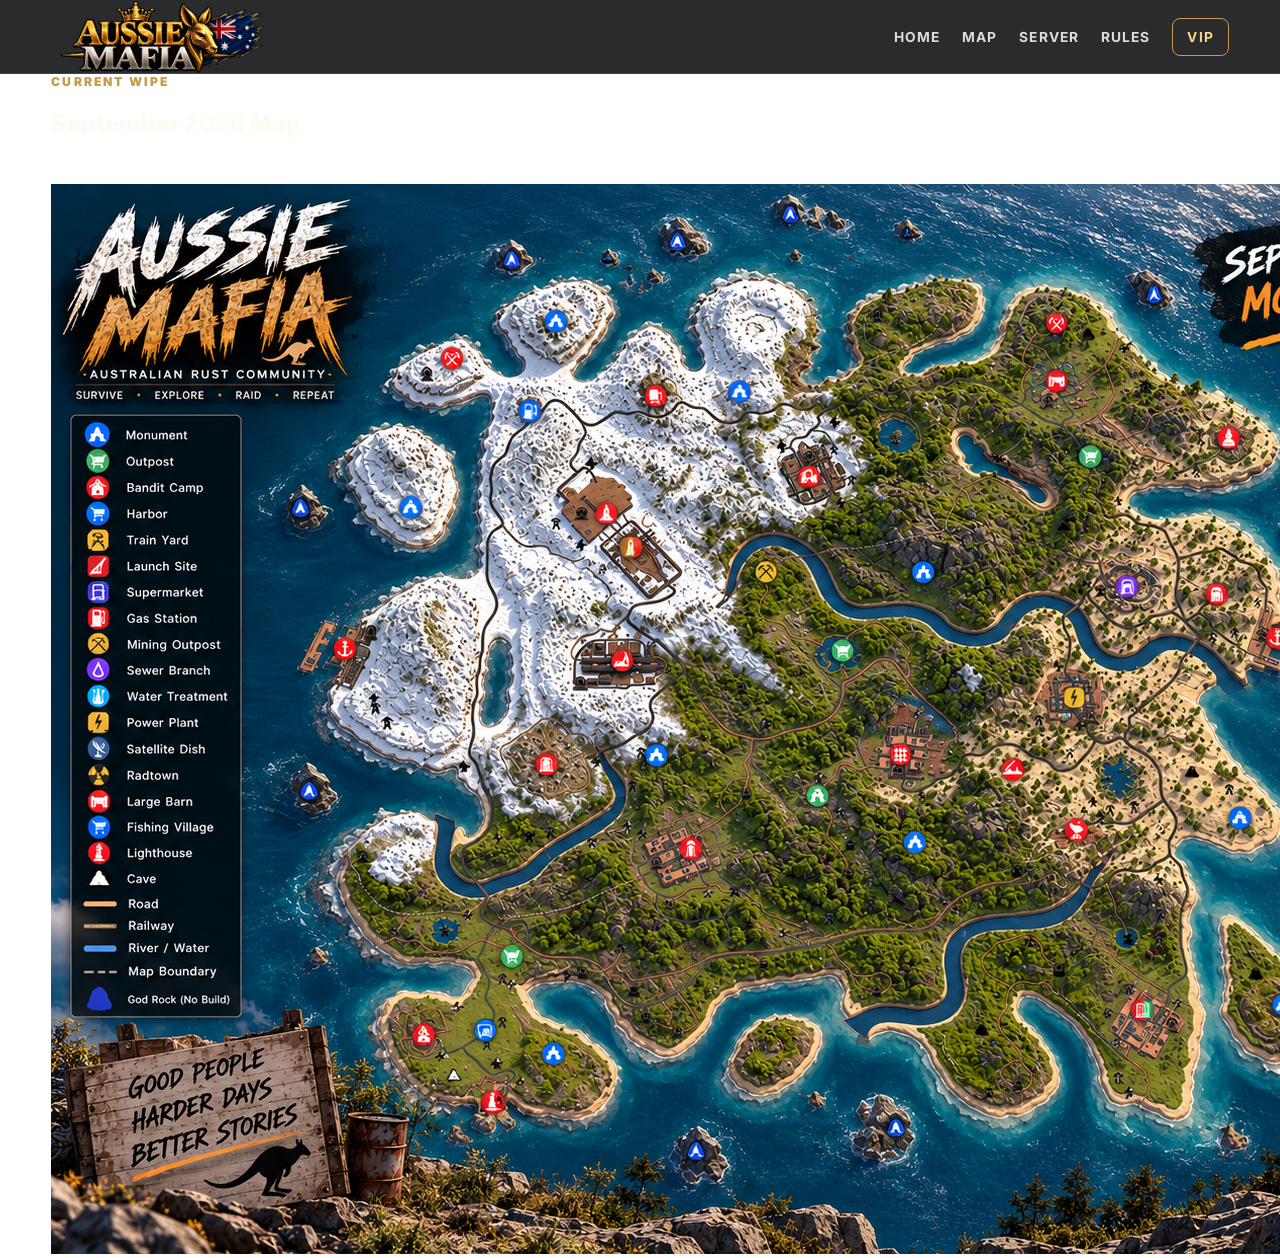
==== map.html @ 5e7e367e "Create map.html" ====
<!DOCTYPE html>
<html lang="en">
<head>
  <meta charset="UTF-8">
  <meta name="viewport" content="width=device-width, initial-scale=1.0">

  <title>Aussie Mafia Map</title>

  <link href="https://fonts.googleapis.com/css2?family=Bebas+Neue&family=Inter:wght@400;600;700;800;900&display=swap" rel="stylesheet">
  <link rel="stylesheet" href="style.css">
</head>

<body>

  <div class="video-background">
    <video autoplay muted loop playsinline>
      <source src="aussie-mafia-background.mp4" type="video/mp4">
    </video>
  </div>

  <header class="topbar">
    <div class="wrap nav">

      <div class="brand">
        <img src="aussie-mafia-logo.png.png" alt="Aussie Mafia">
      </div>

      <nav class="navlinks">
        <a href="index.html">HOME</a>
        <a href="map.html">MAP</a>
        <a href="index.html#server">SERVER</a>
        <a href="index.html#rules">RULES</a>
        <a href="vip.html" class="vip">VIP</a>
      </nav>

    </div>
  </header>

  <main class="map-page">
    <div class="wrap">

      <div class="section-head">
        <div>
          <div class="eyebrow">CURRENT WIPE</div>
          <h2>September 2026 Map</h2>
        </div>
      </div>

      <div class="map-panel">
        <img src="map.html.png" alt="Aussie Mafia September 2026 Map">
      </div>

    </div>
  </main>

</body>
</html>
---- style.css ----
:root{
  --bg:#050505;
  --panel:#0b0b0c;
  --panel2:#11100e;
  --line:#4a3a22;

  --sand:#c99a4a;
  --sand2:#f5d58a;

  --text:#fffaf0;
  --muted:#b9b0a2;
  --good:#8fd39a;

  --gold:#d6a84f;
  --gold-bright:#ffe096;
  --gold-dark:#72501f;

  --shadow:
    0 24px 70px rgba(0,0,0,.65),
    0 0 35px rgba(214,168,79,.06);
}
*{box-sizing:border-box}
html{scroll-behavior:smooth}
body{
  margin:0;
  font-family:Inter,Segoe UI,Arial,sans-serif;
  background:transparent;
    color:var(--text);
}
a{color:inherit}
.wrap{width:min(1180px,92%);margin:auto}
.topbar{
  position:sticky;top:0;z-index:50;
  backdrop-filter:blur(14px);
  background:rgba(7,9,11,.86);
  border-bottom:1px solid rgba(212,178,122,.18);
}
.nav{
  min-height:72px;display:flex;align-items:center;justify-content:space-between;gap:24px;
}
.brand{font-weight:900;letter-spacing:.18em;color:var(--sand2)}
.brand img{
  display:block;
  width:220px;
  height:auto;
}
.navlinks{display:flex;align-items:center;gap:22px;flex-wrap:wrap}
.navlinks a{text-decoration:none;color:#d9dde0;font-weight:700;font-size:.86rem;letter-spacing:.08em}
.navlinks a:hover{color:var(--sand2)}
.navlinks .vip{padding:10px 14px;border:1px solid var(--sand);border-radius:8px;color:var(--sand2)}
.hero{
  min-height:760px;
  display:flex;align-items:flex-end;
  background:
    linear-gradient(to top,rgba(7,9,11,.98) 0%,rgba(7,9,11,.70) 35%,rgba(7,9,11,.15) 72%),
    linear-gradient(to right,rgba(7,9,11,.5),rgba(7,9,11,.05)),
    url("aussie-mafia-hero-v2.png.png") center/contain no-repeat;
  border-bottom:1px solid rgba(212,178,122,.18);
}
.hero-inner{padding:120px 0 70px}
.hero-logo{
  display:block;
  width:min(700px,90%);
  height:auto;
}
.kicker{
  display:inline-flex;align-items:center;gap:10px;
  color:var(--sand2);font-weight:800;letter-spacing:.2em;font-size:.78rem;text-transform:uppercase
}
.dot{width:8px;height:8px;border-radius:999px;background:var(--good);box-shadow:0 0 16px rgba(128,201,139,.7)}
.hero h1{
  font-family:'Bebas Neue',sans-serif;
  font-size:clamp(3.4rem,7vw,6.8rem);
  line-height:.9;
  margin:18px 0 14px;
  letter-spacing:.01em;
  white-space:nowrap;
}
.hero h1 span{display:inline;color:var(--sand2)}
.hero-tagline{
  font-family:'Bebas Neue',sans-serif;
  font-size:1.35rem;
  font-weight:400;
  letter-spacing:.22em;
  color:#fff;
  margin:0 0 14px;
  text-transform:uppercase;
}
.hero p{max-width:760px;color:#e2e3df;font-size:1.08rem;line-height:1.75;text-shadow:0 2px 12px #000}
.cta{display:flex;gap:12px;flex-wrap:wrap;margin-top:28px}
.btn{
  display:inline-flex;align-items:center;justify-content:center;min-height:48px;padding:0 18px;
  border-radius:10px;text-decoration:none;font-weight:900;letter-spacing:.06em;font-size:.86rem;
  border:1px solid var(--line);background:#11171d
}
.btn.primary{
  background:linear-gradient(135deg,var(--gold-bright),var(--gold),var(--gold-dark));
  color:#090909;
  border-color:var(--gold-bright);
  box-shadow:0 8px 25px rgba(214,168,79,.20),inset 0 1px 0 rgba(255,255,255,.25);}
.btn:hover{
  transform:translateY(-2px);
  filter:brightness(1.08);
  box-shadow:0 12px 30px rgba(214,168,79,.28);
}
.section{padding:78px 0}
.section-head{display:flex;justify-content:space-between;gap:20px;align-items:end;margin-bottom:26px}
.eyebrow{color:var(--sand);text-transform:uppercase;font-weight:900;letter-spacing:.18em;font-size:.76rem}
.section h2{font-size:clamp(2rem,4vw,3.5rem);margin:.35rem 0 0}
.section-copy{color:var(--muted);max-width:620px;line-height:1.7}
.stats{
  display:grid;grid-template-columns:repeat(4,1fr);gap:14px;
}
.stat{
  position:relative;
  overflow:hidden;
  background:
    linear-gradient(145deg,rgba(255,224,150,.07),transparent 35%),
    linear-gradient(180deg,#15120d 0%,#090909 55%,#050505 100%);
  border:1px solid rgba(214,168,79,.42);
  border-radius:18px;
  padding:28px;
  box-shadow:
    0 24px 55px rgba(0,0,0,.55),
    inset 0 1px 0 rgba(255,238,190,.10),
    0 0 24px rgba(214,168,79,.05);
  transition:transform .25s ease,border-color .25s ease,box-shadow .25s ease;
}
.stat:hover{
  transform:translateY(-4px);
  border-color:rgba(255,224,150,.72);
  box-shadow:
    0 30px 70px rgba(0,0,0,.7),
    inset 0 1px 0 rgba(255,238,190,.16),
    0 0 32px rgba(214,168,79,.12);
}
.stat .big{font-size:2.2rem;font-weight:950;color:var(--sand2);letter-spacing:-.04em}
.stat .label{margin-top:6px;font-size:.8rem;letter-spacing:.12em;text-transform:uppercase;color:#c7cdd2;font-weight:800}
.stat p{color:var(--muted);line-height:1.55;margin-bottom:0}
.grid2{display:grid;grid-template-columns:1.15fr .85fr;gap:18px}
.panel{
  background:linear-gradient(180deg,rgba(17,23,29,.96),rgba(12,17,21,.96));
  border:1px solid var(--line);border-radius:14px;padding:28px;box-shadow:var(--shadow)
}
.panel h3{margin-top:0;color:var(--sand2);font-size:1.4rem}
.rows{display:grid;gap:10px;margin-top:18px}
.row{
  display:flex;justify-content:space-between;gap:18px;align-items:center;
  padding:14px 0;border-bottom:1px solid rgba(255,255,255,.06)
}
.row:last-child{border-bottom:none}
.row span:first-child{color:var(--muted)}
.row strong{color:#fff}
.rulelist{display:grid;gap:10px;margin:0;padding:0;list-style:none}
.rulelist li{
  padding:14px 16px;border:1px solid rgba(255,255,255,.07);border-radius:10px;
  background:#0a0e12;color:#d7dadd
}
.rulelist li b{color:var(--sand2)}
.vip-strip{
  position:relative;overflow:hidden;
  background:
    linear-gradient(120deg,rgba(212,178,122,.16),rgba(212,178,122,.02)),
    #0c1115;
  border:1px solid rgba(212,178,122,.35);border-radius:18px;padding:34px
}
.vip-strip h3{font-size:2rem;margin:0 0 8px;color:var(--sand2)}
.vip-strip p{color:var(--muted);max-width:740px;line-height:1.7}
.footer{padding:38px 0 55px;border-top:1px solid rgba(255,255,255,.07);color:#7f8991}
.footer strong{color:var(--sand2);letter-spacing:.18em}
.badge{
  display:inline-block;padding:7px 10px;border-radius:999px;
  background:rgba(128,201,139,.12);border:1px solid rgba(128,201,139,.25);
  color:#9ee4a8;font-size:.78rem;font-weight:900;letter-spacing:.08em
}
.hero-small{
  min-height:420px;display:flex;align-items:flex-end;
  background:
    linear-gradient(to top,rgba(7,9,11,.98),rgba(7,9,11,.35)),
    url("vip-banner.png.png") center/cover no-repeat;
}
.hero-small .hero-inner{padding:120px 0 55px}
.hero-small h1{font-size:clamp(3rem,8vw,6.5rem);margin:12px 0;color:var(--sand2)}
.vipcards{display:grid;grid-template-columns:repeat(3,1fr);gap:16px}
.vipcard{padding:26px;border-radius:14px;background:#0d1318;border:1px solid var(--line)}
.vipcard h3{color:var(--sand2);margin-top:0}
.vipcard p{color:var(--muted);line-height:1.65}
.notice{padding:18px 20px;border-left:3px solid var(--sand);background:#0c1115;color:#c8ced3;line-height:1.65}
@media(max-width:900px){
  .stats{grid-template-columns:repeat(2,1fr)}
  .grid2,.vipcards{grid-template-columns:1fr}
  .navlinks{gap:12px}.navlinks a{font-size:.75rem}
}
@media(max-width:620px){
  .navlinks a:not(.vip){display:none}
  .stats{grid-template-columns:1fr}
  .hero{min-height:650px;background-position:58% center}
  .hero-inner{padding-bottom:45px}
  .section{padding:58px 0}
}
.video-background{
  position:fixed;
  inset:0;
  z-index:0;
  overflow:hidden;
  pointer-events:none;
}

.video-background video{
  width:100%;
  height:100%;
  object-fit:cover;
}

body > *:not(.video-background){
  position:relative;
  z-index:1;
}
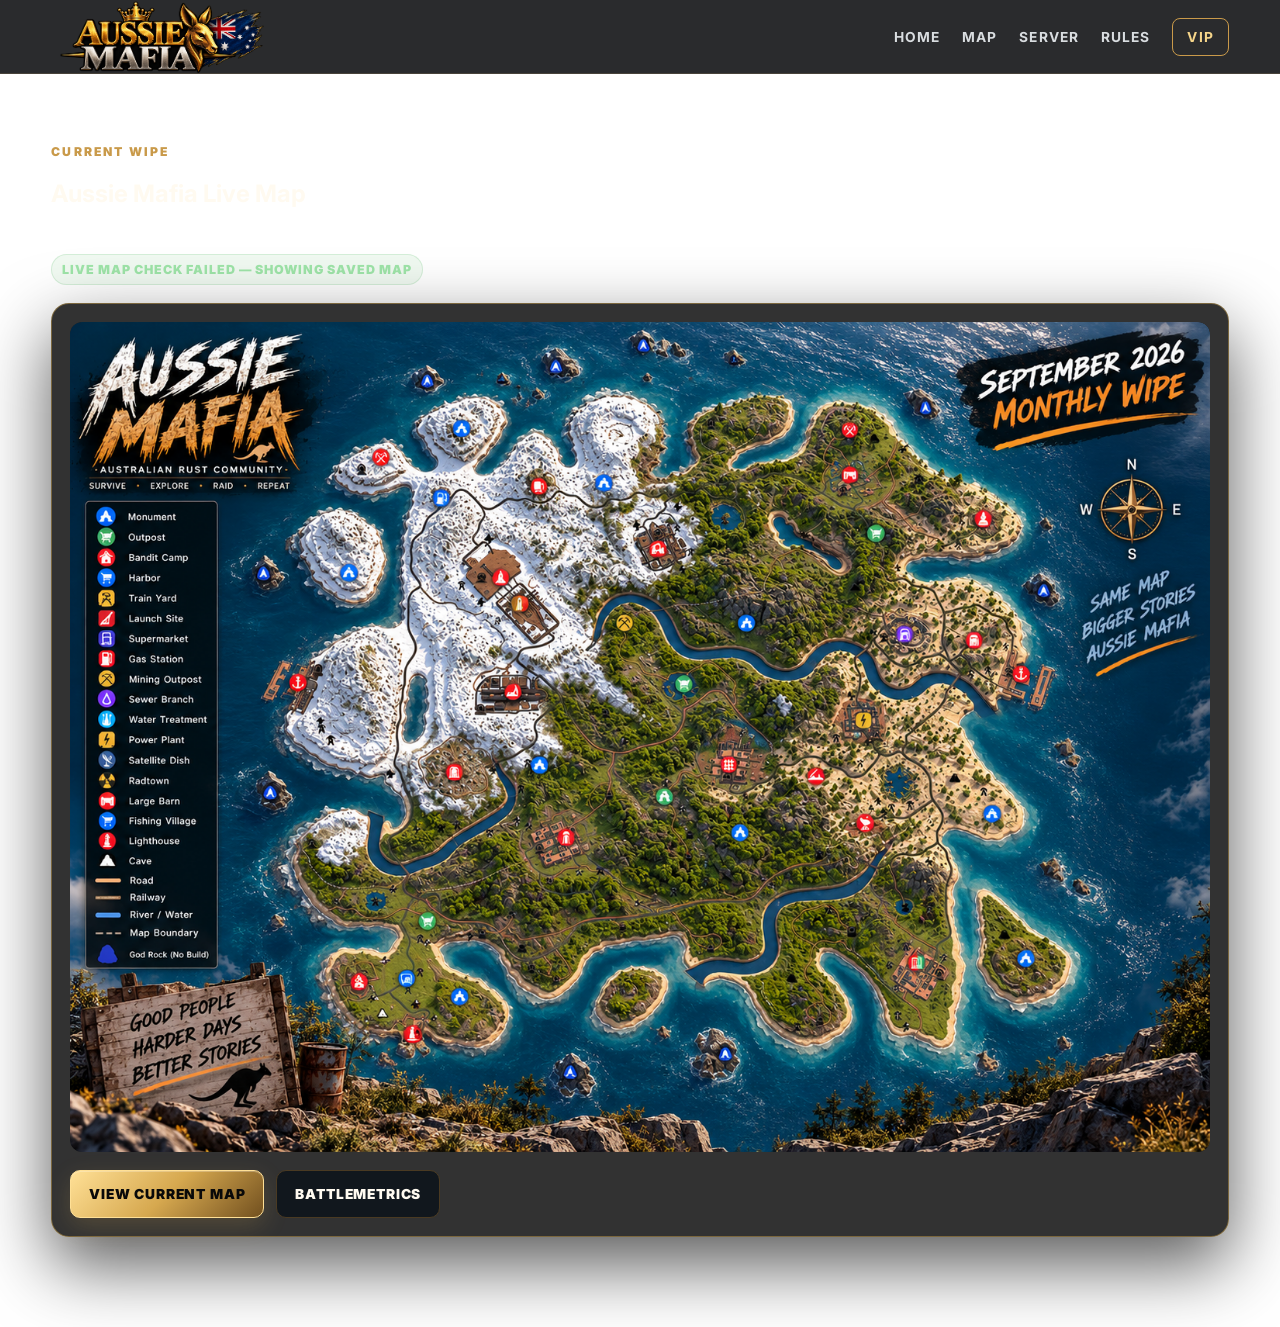
==== commit 14f2906a: "Add files via upload" ====
--- a/map.html
+++ b/map.html
@@ -8,6 +8,65 @@
 
   <link href="https://fonts.googleapis.com/css2?family=Bebas+Neue&family=Inter:wght@400;600;700;800;900&display=swap" rel="stylesheet">
   <link rel="stylesheet" href="style.css">
+
+  <style>
+    .map-live-info {
+      display: flex;
+      flex-wrap: wrap;
+      gap: 12px;
+      margin: 0 0 18px;
+    }
+
+    .map-live-info .badge {
+      display: inline-flex;
+      align-items: center;
+      gap: 6px;
+    }
+
+    .map-frame-wrap {
+      position: relative;
+      width: 100%;
+      min-height: 720px;
+      overflow: hidden;
+      border-radius: 12px;
+      background: rgba(0,0,0,.35);
+    }
+
+    .map-frame {
+      display: block;
+      width: 100%;
+      height: 78vh;
+      min-height: 720px;
+      border: 0;
+      background: #111;
+    }
+
+    .map-loading {
+      padding: 34px 20px;
+      text-align: center;
+    }
+
+    .map-actions {
+      margin-top: 18px;
+      display: flex;
+      flex-wrap: wrap;
+      gap: 12px;
+    }
+
+    .map-fallback {
+      width: 100%;
+      height: auto;
+      display: block;
+    }
+
+    @media (max-width: 800px) {
+      .map-frame-wrap,
+      .map-frame {
+        min-height: 560px;
+        height: 70vh;
+      }
+    }
+  </style>
 </head>
 
 <body>
@@ -42,16 +101,101 @@
       <div class="section-head">
         <div>
           <div class="eyebrow">CURRENT WIPE</div>
-          <h2>September 2026 Map</h2>
+          <h2 id="map-title">Aussie Mafia Live Map</h2>
         </div>
       </div>
 
+      <div class="map-live-info">
+        <span class="badge" id="map-status">CHECKING CURRENT MAP...</span>
+        <span class="badge" id="map-size" style="display:none"></span>
+        <span class="badge" id="map-seed" style="display:none"></span>
+      </div>
+
       <div class="map-panel">
-        <img src="map.html.png" alt="Aussie Mafia September 2026 Map">
+        <div class="map-frame-wrap" id="map-container">
+          <div class="map-loading" id="map-loading">
+            Loading the current Aussie Mafia map from the live server information...
+          </div>
+        </div>
+
+        <div class="map-actions">
+          <a class="btn primary" id="open-rustmaps" href="https://www.battlemetrics.com/servers/rust/40453506" target="_blank" rel="noopener noreferrer">
+            VIEW CURRENT MAP
+          </a>
+          <a class="btn" href="https://www.battlemetrics.com/servers/rust/40453506" target="_blank" rel="noopener noreferrer">
+            BATTLEMETRICS
+          </a>
+        </div>
       </div>
 
     </div>
   </main>
 
+  <script>
+    // Aussie Mafia BattleMetrics server ID.
+    // BattleMetrics reports the current Rust world seed and world size.
+    const BATTLEMETRICS_SERVER_ID = '40453506';
+    const BATTLEMETRICS_API = `https://api.battlemetrics.com/servers/${BATTLEMETRICS_SERVER_ID}`;
+
+    const statusEl = document.getElementById('map-status');
+    const sizeEl = document.getElementById('map-size');
+    const seedEl = document.getElementById('map-seed');
+    const titleEl = document.getElementById('map-title');
+    const container = document.getElementById('map-container');
+    const openMapButton = document.getElementById('open-rustmaps');
+
+    function showFallback(message) {
+      statusEl.textContent = message || 'LIVE MAP UNAVAILABLE — SHOWING SAVED MAP';
+      container.innerHTML = '<img class="map-fallback" src="map.html.png" alt="Aussie Mafia saved map">';
+    }
+
+    async function loadCurrentMap() {
+      try {
+        const response = await fetch(BATTLEMETRICS_API, { cache: 'no-store' });
+        if (!response.ok) throw new Error(`BattleMetrics returned ${response.status}`);
+
+        const payload = await response.json();
+        const attributes = payload?.data?.attributes || {};
+        const details = attributes.details || {};
+
+        const seed = Number(details.rust_world_seed);
+        const size = Number(details.rust_world_size);
+
+        if (!Number.isFinite(seed) || !Number.isFinite(size) || seed < 0 || size <= 0) {
+          throw new Error('Current seed or world size was not available');
+        }
+
+        const rustMapsUrl = `https://rustmaps.com/map/${size}_${seed}`;
+
+        titleEl.textContent = 'Current Aussie Mafia Map';
+        statusEl.textContent = attributes.status === 'online' ? 'LIVE SERVER DATA' : 'CURRENT SERVER DATA';
+        sizeEl.textContent = `SIZE ${size}`;
+        seedEl.textContent = `SEED ${seed}`;
+        sizeEl.style.display = 'inline-flex';
+        seedEl.style.display = 'inline-flex';
+        openMapButton.href = rustMapsUrl;
+
+        // The page automatically follows the seed/size reported by BattleMetrics.
+        // RustMaps is loaded inside the existing MAP page. If RustMaps prevents
+        // embedding in a browser, the VIEW CURRENT MAP button still opens the
+        // correct live map directly in a new tab.
+        container.innerHTML = `
+          <iframe
+            class="map-frame"
+            src="${rustMapsUrl}"
+            title="Aussie Mafia current Rust map"
+            loading="eager"
+            referrerpolicy="no-referrer-when-downgrade">
+          </iframe>`;
+
+      } catch (error) {
+        console.error('Could not load live map information:', error);
+        showFallback('LIVE MAP CHECK FAILED — SHOWING SAVED MAP');
+      }
+    }
+
+    loadCurrentMap();
+  </script>
+
 </body>
 </html>
--- a/style.css
+++ b/style.css
@@ -217,4 +217,50 @@
   position:relative;
   z-index:1;
 }
-
+.map-page{
+  padding:70px 0 90px;
+}
+
+.map-panel{
+  background:rgba(5,5,5,.82);
+  border:1px solid rgba(214,168,79,.45);
+  border-radius:18px;
+  padding:18px;
+  box-shadow:0 28px 70px rgba(0,0,0,.65);
+  backdrop-filter:blur(8px);
+}
+
+.map-panel img{
+  display:block;
+  width:100%;
+  height:auto;
+  border-radius:12px;
+}
+.map-btn{
+  background:rgba(5,5,5,.72);
+  border:1px solid var(--sand);
+  gap:10px;
+}
+
+.map-icon{
+  font-size:1.5rem;
+  line-height:1;
+  color:#fff;
+}
+.website-visits{
+  display:inline-flex;
+  align-items:center;
+  gap:8px;
+  min-height:48px;
+  padding:0 16px;
+  border:1px solid var(--sand);
+  border-radius:10px;
+  background:rgba(5,5,5,.72);
+  color:var(--sand2);
+  font-weight:900;
+  letter-spacing:.05em;
+  font-size:.86rem;
+}
+.website-visits strong{
+  color:#fff;
+}
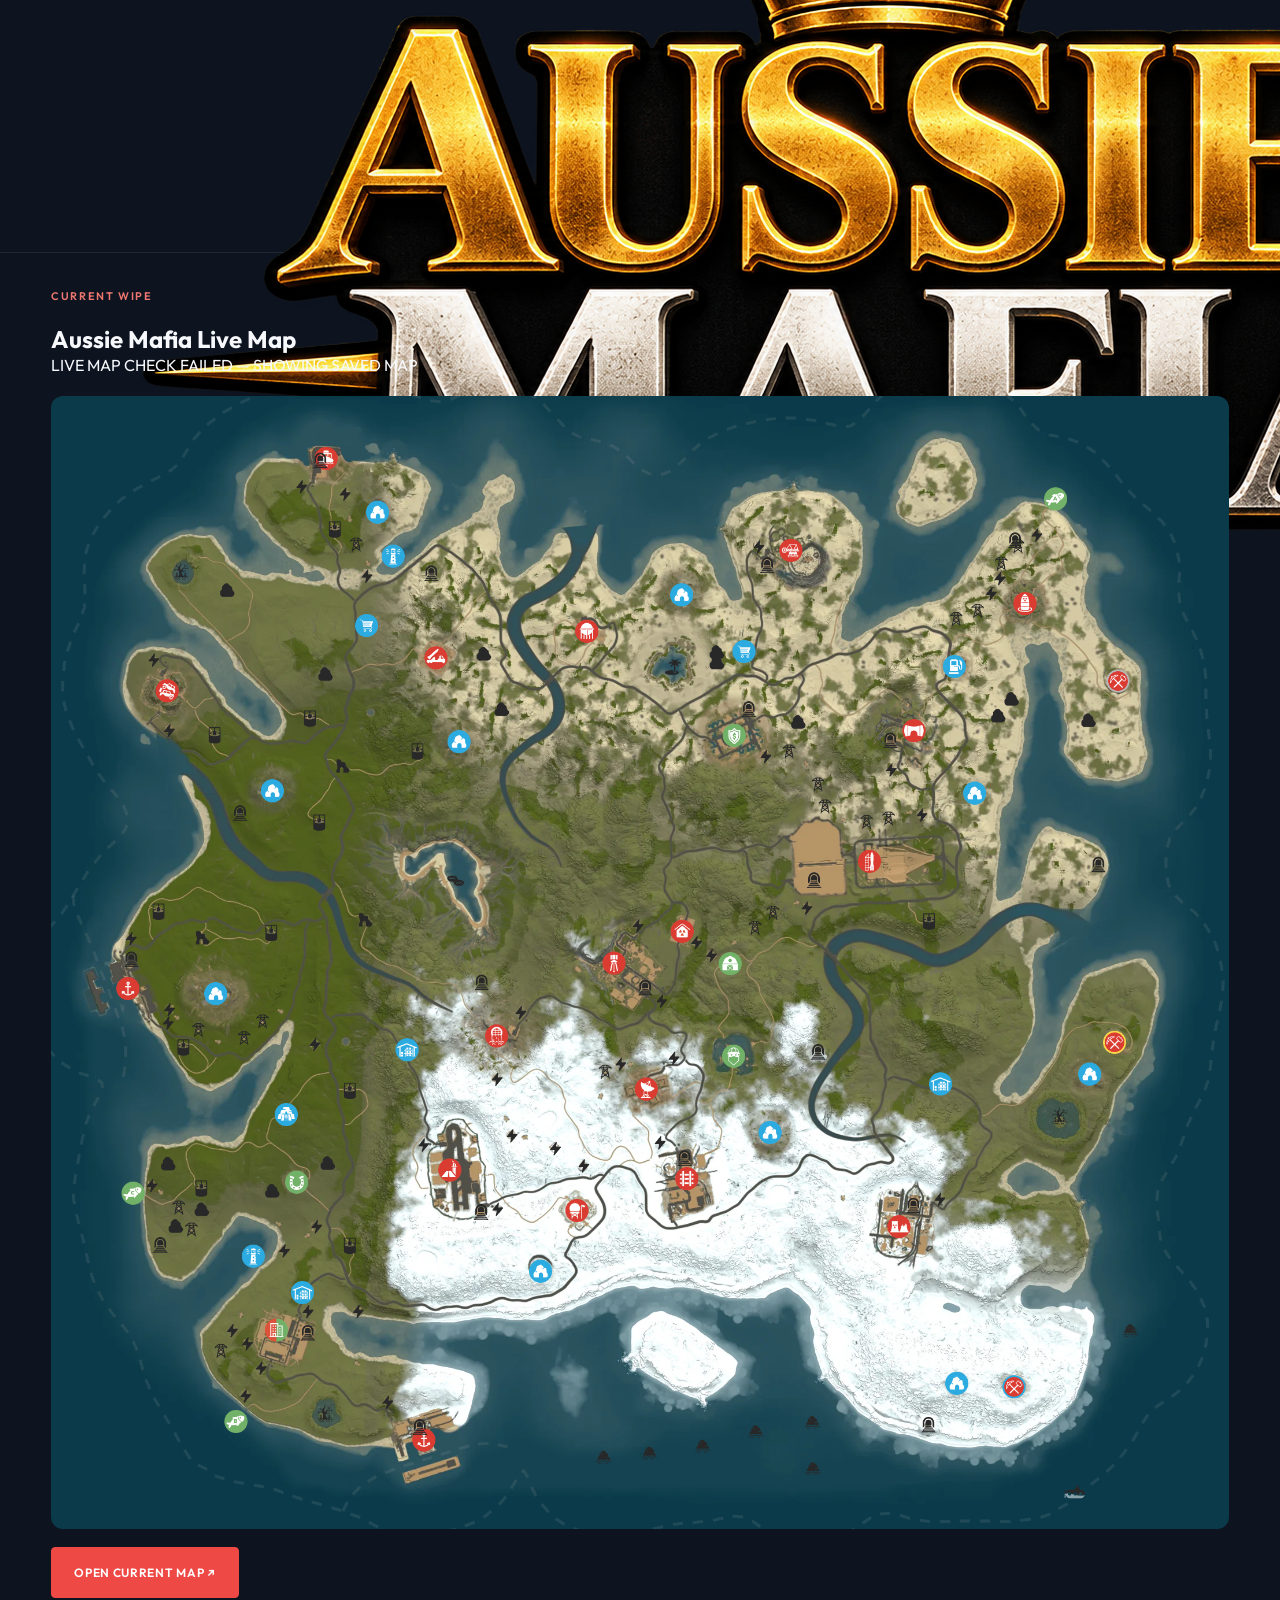
==== commit 4d177e32: "Polish automatic live map page" ====
--- a/map.html
+++ b/map.html
@@ -4,7 +4,7 @@
   <meta charset="UTF-8">
   <meta name="viewport" content="width=device-width, initial-scale=1.0">
 
-  <title>Aussie Mafia Map</title>
+  <title>Aussie Mafia | Live Map</title>
 
   <link href="https://fonts.googleapis.com/css2?family=Bebas+Neue&family=Inter:wght@400;600;700;800;900&display=swap" rel="stylesheet">
   <link rel="stylesheet" href="style.css">
@@ -120,10 +120,7 @@
 
         <div class="map-actions">
           <a class="btn primary" id="open-rustmaps" href="https://www.battlemetrics.com/servers/rust/40453506" target="_blank" rel="noopener noreferrer">
-            VIEW CURRENT MAP
-          </a>
-          <a class="btn" href="https://www.battlemetrics.com/servers/rust/40453506" target="_blank" rel="noopener noreferrer">
-            BATTLEMETRICS
+            OPEN CURRENT MAP ↗
           </a>
         </div>
       </div>
@@ -146,7 +143,7 @@
 
     function showFallback(message) {
       statusEl.textContent = message || 'LIVE MAP UNAVAILABLE — SHOWING SAVED MAP';
-      container.innerHTML = '<img class="map-fallback" src="map.html.png" alt="Aussie Mafia saved map">';
+      container.innerHTML = '<img class="map-fallback" src="map.png" alt="Aussie Mafia saved map">';
     }
 
     async function loadCurrentMap() {
--- a/style.css
+++ b/style.css
@@ -1,266 +1,142 @@
+@import url('https://fonts.googleapis.com/css2?family=Barlow+Condensed:wght@600;700;800&family=Outfit:wght@400;500;600;700;800&display=swap');
+:root{--bg:#0d1420;--panel:#151f2c;--red:#ee4945;--line:#ffffff16;--muted:#a6b2c2;--white:#f6f8fb;--sidebar:245px}*{box-sizing:border-box}html{scroll-behavior:smooth}body{margin:0;color:var(--white);background:var(--bg);font:16px/1.6 Outfit,Arial,sans-serif}button,a,summary{-webkit-tap-highlight-color:transparent}a{color:inherit;text-decoration:none}button{font:inherit;color:inherit;cursor:pointer}button:disabled{opacity:.4;cursor:default}a:focus-visible,button:focus-visible,summary:focus-visible,[tabindex]:focus-visible{outline:2px solid #ee4945;outline-offset:4px}[hidden]{display:none!important}h1,h2,h3,p{margin:0}h1,h2,h3{line-height:1.06}p{color:var(--muted)}em{font-style:normal;color:#ee6761}#worldVideo{position:fixed;inset:0;width:100%;height:100%;object-fit:cover;z-index:-3}.world-shade{position:fixed;inset:0;background:linear-gradient(90deg,#0d1420bb,#0d142044),linear-gradient(0deg,#0d1420 1%,#0d1420a6 50%,#0d14202e);z-index:-2}.sidebar{position:fixed;inset:0 auto 0 0;width:var(--sidebar);background:#0d1523ec;border-right:1px solid #ffffff14;backdrop-filter:blur(20px);padding:28px 18px;display:flex;flex-direction:column;z-index:8}.identity{display:block;margin:0 -5px 32px}.identity img{display:block;width:100%;height:125px;object-fit:contain}.sidebar-heading{font-size:10px;letter-spacing:1.6px;color:#7e8a9f;padding:0 17px;margin-bottom:16px}.sidebar nav{display:flex;flex-direction:column;gap:7px}.sidebar nav a{display:flex;align-items:center;gap:14px;padding:13px 17px;border:1px solid transparent;border-radius:6px;font-size:15px;color:#a9b6c8;transition:.2s}.sidebar nav a>span{width:20px;font-size:22px;line-height:1;color:#7d8ea6}.sidebar nav a:hover{background:#ffffff08;color:white}.sidebar nav a.active{background:linear-gradient(90deg,#ed494527,#ed49450a);border-color:#ed494539;color:white;box-shadow:inset 3px 0 var(--red)}.sidebar nav a.active>span{color:var(--red)}.sidebar nav b{margin-left:auto;font-size:10px;background:#ed4945;color:white;padding:1px 6px;border-radius:3px}.sidebar-bottom{margin-top:auto;padding:35px 15px 0}.country{display:flex;gap:10px;align-items:center;font-size:12px;margin-bottom:20px}.country>span{border:1px solid #71849e55;padding:5px 7px;border-radius:4px;font-size:12px;color:#d4deea}.country small{display:block;font-size:10px;color:var(--muted)}.sidebar-bottom>button{display:block;border:0;background:none;color:#9aa9bc;padding:7px 0;font-size:11px}.sidebar-bottom p{font-size:9px;letter-spacing:1.5px;margin-top:23px;line-height:1.9;color:#63728a}.app{margin-left:var(--sidebar);padding-bottom:100px}header{height:95px;padding:0 4%;display:flex;align-items:center;justify-content:space-between;border-bottom:1px solid var(--line);gap:20px}.breadcrumb{font-size:10px;letter-spacing:1.5px;color:#c4ccda}.breadcrumb span{margin:0 15px;color:#667993}.breadcrumb b{font-weight:500;color:#8393a8}.header-right{display:flex;gap:25px;align-items:center}.header-right>span{font-size:10px;letter-spacing:1.3px;color:#cbd4df}.primary{display:inline-flex;justify-content:space-between;align-items:center;gap:28px;background:var(--red);color:white;border:1px solid var(--red);padding:15px 22px;border-radius:4px;font-size:12px;letter-spacing:.7px;font-weight:600;transition:.2s}.primary b{font-weight:400;font-size:22px;line-height:1}.primary:hover{background:#ff625b;transform:translateY(-2px);box-shadow:0 8px 30px #ee494529}.primary.small{padding:10px 15px;font-size:10px;gap:22px}.ghost{display:inline-flex;align-items:center;justify-content:center;background:#111a2566;border:1px solid #ffffff42;padding:15px 18px;border-radius:4px;font-size:11px;letter-spacing:.6px;transition:.2s}.ghost:hover{background:#ffffff15;border-color:#ffffff88}main{padding:35px 4% 25px;min-height:calc(100svh - 170px)}.page{animation:enter .35s ease both}.home-grid{display:grid;grid-template-columns:minmax(0,1.25fr) minmax(260px,.85fr);gap:28px}.welcome{padding:40px 0 30px;min-height:460px;display:flex;flex-direction:column;justify-content:center}.eyebrow{display:block;font-size:11px;font-weight:600;letter-spacing:1.6px;color:#ee7770;margin-bottom:22px}.welcome .eyebrow{font-size:9px;letter-spacing:1.4px;display:flex;align-items:center;gap:10px}.welcome .eyebrow>span{width:6px;height:6px;background:var(--red);display:inline-block}.welcome h1{font-family:'Barlow Condensed',Impact,sans-serif;font-size:clamp(62px,5.5vw,94px);line-height:.95;font-weight:700;letter-spacing:-1px}.welcome h1 em{color:#fff;opacity:.58}.welcome p{font-size:15px;margin-top:26px;color:#d1dae4}.hero-actions{display:flex;flex-wrap:wrap;gap:12px;margin-top:28px}.hero-facts{display:flex;gap:10px;align-items:center;font-size:8px;letter-spacing:1px;margin-top:28px;color:#a7b7c9}.hero-facts i{width:3px;height:3px;background:#657488;border-radius:50%}.featured-story{position:relative;min-height:460px;border:1px solid #ffffff29;overflow:hidden;border-radius:8px;display:block;background:#1d2a27;transition:.25s}.featured-story>img{position:absolute;inset:0;width:100%;height:100%;object-fit:cover;transition:transform .6s}.featured-story:hover>img{transform:scale(1.04)}.story-shade{position:absolute;inset:0;background:linear-gradient(0deg,#08141bea,transparent 90%)}.chip{position:relative;display:inline-block;padding:6px 9px;background:var(--red);font-size:9px;letter-spacing:1px;border-radius:3px;color:white}.featured-story>.chip{margin:22px}.featured-text{position:absolute;bottom:28px;left:28px;right:25px}.featured-text time,time{font-size:10px;letter-spacing:1px;color:#bac5d2}.featured-text h2{font-size:clamp(35px,3vw,53px);letter-spacing:-1px;margin:12px 0}.featured-text p{color:#c9d9df;font-size:14px}.read-label{display:flex;align-items:center;justify-content:space-between;margin-top:25px;padding-top:17px;border-top:1px solid #ffffff40;font-size:10px;letter-spacing:1px}.read-label b{font-size:20px;font-weight:400}.home-shortcuts{grid-column:1/-1;display:grid;grid-template-columns:1fr 1fr 1fr;gap:20px}.image-shortcut,.community-shortcut{position:relative;min-height:230px;border-radius:7px;border:1px solid #ffffff22;overflow:hidden;padding:24px;display:flex;flex-direction:column;align-items:start;transition:.25s}.image-shortcut>img{position:absolute;inset:0;width:100%;height:100%;object-fit:cover;z-index:0;transition:transform .5s}.image-shortcut:after{content:'';position:absolute;inset:0;background:linear-gradient(0deg,#081222ec,#08122240);z-index:0}.image-shortcut>*:not(img){z-index:1;position:relative}.image-shortcut>span,.community-shortcut>span{font-size:9px;letter-spacing:1.2px;color:#bccad6}.image-shortcut h3,.community-shortcut h3{font-size:29px;letter-spacing:-.6px;margin:32px 0 20px}.image-shortcut>b,.community-shortcut>b{margin-top:auto;display:flex;justify-content:space-between;width:100%;font-size:10px;font-weight:500;letter-spacing:1px}.image-shortcut b>span,.community-shortcut b>span{font-size:18px}.image-shortcut:hover img{transform:scale(1.06)}.community-shortcut{background:linear-gradient(140deg,#293146,#131c2a)}.community-shortcut h3{font-size:26px;margin-top:22px}.community-shortcut p{font-size:12px;margin-bottom:15px}.community-shortcut:hover{background:linear-gradient(140deg,#384057,#172030)}.page-heading{padding:22px 0 38px}.page-heading h1,.feature-banner h1{font-size:clamp(42px,4.2vw,68px);font-weight:600;letter-spacing:-2px}.page-heading p{margin-top:20px;font-size:15px}.page-heading .eyebrow{margin-bottom:20px}.news-grid{display:grid;grid-template-columns:1fr 1fr;gap:24px}.news-card{border:1px solid var(--line);background:#14202ced;border-radius:8px;overflow:hidden}.news-card>img{width:100%;height:210px;object-fit:cover;display:block}.news-card>div{padding:27px}.news-card h2{font-size:28px;margin:13px 0;letter-spacing:-.7px}.news-card p{font-size:15px;line-height:1.7}.news-card.lead{grid-column:1/-1;display:grid;grid-template-columns:1.1fr 1fr}.news-card.lead>img{height:100%;min-height:300px}.news-card.lead h2{font-size:37px}.tags{display:flex;gap:8px;margin:22px 0}.tags span{font-size:9px;letter-spacing:.8px;padding:5px 7px;background:#ffffff08;border:1px solid var(--line)}.text-link{font-size:11px;color:#fa7971;letter-spacing:.7px;display:inline-block;margin-top:20px;border-bottom:1px solid #fa797144;padding-bottom:5px}.text-link:hover{color:white}.source-note{display:flex;justify-content:space-between;gap:20px;border-top:1px solid var(--line);padding-top:22px;margin-top:30px;font-size:11px;color:var(--muted)}.source-note a{color:#ee8b83}.feature-banner{position:relative;min-height:350px;border-radius:8px;overflow:hidden;display:flex;align-items:center;padding:45px}.feature-banner>img{position:absolute;inset:0;width:100%;height:100%;object-fit:cover}.feature-banner:after{content:'';position:absolute;inset:0;background:linear-gradient(90deg,#081521dc,#08152122)}.feature-banner>div{position:relative;z-index:1}.feature-banner p{color:#dae3e9;margin-top:25px;font-size:15px}.feature-banner h1 em{color:#fff9}.category-controls{display:flex;gap:10px;margin:30px 0;flex-wrap:wrap}.category-controls button{background:#121e2c;border:1px solid var(--line);border-radius:5px;padding:11px 20px;font-size:13px;color:#acbbcc}.category-controls button.active{background:var(--red);border-color:var(--red);color:white}.animal-grid{display:grid;grid-template-columns:repeat(3,1fr);gap:20px}.animal-grid article{background:#15202fee;border:1px solid var(--line);border-radius:7px;padding:27px;min-height:255px;display:flex;flex-direction:column}.animal-type{font-size:10px;letter-spacing:1px;color:#ec7972}.animal-grid h2{font-size:25px;letter-spacing:-.7px;margin:25px 0 20px;line-height:1.1}.animal-grid p{font-size:14px}.animal-foot{margin-top:auto;padding-top:30px;font-size:9px;letter-spacing:1px;color:#718aa1}.wide-note{display:flex;justify-content:space-between;align-items:center;gap:30px;border-top:1px solid #ffffff20;margin-top:35px;padding:30px 0}.wide-note .eyebrow{margin-bottom:10px;font-size:10px}.wide-note h3{font-size:24px;margin-bottom:12px}.wide-note p{font-size:14px;max-width:550px}.wide-note .ghost,.wide-note .primary{flex-shrink:0}.farming-layout{display:grid;grid-template-columns:.9fr 1.4fr;gap:25px;margin-top:30px}.farm-selector{display:flex;flex-direction:column;gap:10px}.farm-selector button{display:flex;align-items:center;gap:15px;background:#111d2ae8;border:1px solid var(--line);border-radius:5px;padding:23px 20px;font-size:14px;text-align:left}.farm-selector button span{font-size:11px;color:#748ba3}.farm-selector button b{margin-left:auto;font-weight:400;font-size:19px}.farm-selector button[aria-selected=true]{border-color:#ee49455c;background:#ee494518}.farm-selector button[aria-selected=true] span{color:#ee7770}.farm-panel{border:1px solid var(--line);border-radius:8px;padding:35px;background:linear-gradient(140deg,#233146ef,#13202eef);min-height:320px}.farm-panel h2{font-size:37px;letter-spacing:-1px}.farm-panel p{font-size:16px;margin:25px 0 5px;max-width:490px}.server-grid{display:grid;grid-template-columns:1fr 1fr;gap:24px}.server-identity{border:1px solid var(--line);border-radius:8px;padding:32px;background:#14202bef}.server-badge{display:inline-block;background:#ee49451c;border:1px solid #ee494540;color:#ee8780;font-size:13px;padding:7px 12px;border-radius:4px;margin-bottom:22px}.server-identity h2{font-size:33px}.server-identity p{font-size:15px;margin-top:15px}dl{margin:25px 0}dl>div{display:flex;justify-content:space-between;padding:12px 0;border-bottom:1px solid var(--line);font-size:14px;gap:15px}dt{color:var(--muted)}dd{margin:0}.server-identity>.primary{width:100%}.map-card{position:relative;background:#122830;overflow:hidden;border:1px solid #ffffff30;border-radius:8px;padding:30px;text-align:left;display:flex;flex-direction:column;align-items:start;min-height:420px}.map-card img{position:absolute;inset:0;width:100%;height:100%;object-fit:cover;filter:brightness(.45);transition:.5s}.map-card:hover img{transform:scale(1.06)}.map-card>*:not(img){position:relative}.map-card>span{font-size:11px;letter-spacing:1.5px}.map-card h2{margin-top:auto;font-size:42px;letter-spacing:-1.2px}.map-card>b{font-size:11px;margin-top:20px;letter-spacing:.5px}.map-card small{font-size:11px;color:#c9d4d7;margin-top:15px}.rules-header{margin:45px 0 25px}.rules-header h2{font-size:30px}.rules-header .eyebrow{margin-bottom:13px}.rule-list{display:grid;grid-template-columns:1fr 1fr;gap:0 28px}details{border-bottom:1px solid var(--line)}summary{display:flex;list-style:none;align-items:center;gap:14px;padding:20px 0;cursor:pointer;font-size:15px}summary::-webkit-details-marker{display:none}summary>span{font-size:11px;color:#ee7770}summary>b{margin-left:auto;font-size:22px;font-weight:400;color:#ee7770}details[open] summary>b{transform:rotate(45deg)}details>p{font-size:14px;padding:0 27px 20px}footer{padding:30px 4%;display:flex;justify-content:space-between;align-items:center;gap:20px;font-size:9px;letter-spacing:.4px;color:#75899e}footer button{border:0;background:none;font-size:10px;color:#acbbcc}.server-dock{position:fixed;bottom:18px;left:calc(var(--sidebar) + 3%);right:3%;z-index:10;display:flex;align-items:center;gap:20px;background:#101b2bf5;border:1px solid #ffffff29;box-shadow:0 10px 50px #0008;border-radius:8px;padding:15px 20px;backdrop-filter:blur(18px)}.dock-brand{display:flex;align-items:center;gap:12px}.dock-brand b{font-size:11px;letter-spacing:1px;display:block}.dock-brand small{font-size:8px;letter-spacing:1px;color:#8595aa;display:block}.dock-status{width:7px;height:7px;border-radius:50%;background:#8493a3}.dock-count{margin-left:auto;display:flex;flex-direction:column}.dock-count b{font-size:17px;line-height:1.3}.dock-count>span{font-size:9px;color:#91a3b9;max-width:180px}.server-dock>#refresh{background:none;border:0;font-size:22px;color:#8496ab}.dock-facts{display:flex;gap:13px;font-size:9px;letter-spacing:1px;color:#a5b4c8;border-left:1px solid #ffffff29;padding-left:20px}.dock-copy{font-size:10px;background:none;border:0;color:#cbd4e0;padding:10px 0;white-space:nowrap}.cinema-ui{position:fixed;inset:0;z-index:30;display:flex;align-items:end;justify-content:center;padding:45px;pointer-events:none}.cinema-ui button{pointer-events:auto;border:1px solid #ffffff70;border-radius:30px;padding:15px 25px;background:#07111cbf;font-size:12px;backdrop-filter:blur(15px)}body.cinema .sidebar,body.cinema .app,body.cinema .server-dock,body.cinema .world-shade{visibility:hidden}dialog{width:calc(100% - 32px);max-width:570px;max-height:90svh;overflow:auto;background:#14202e;color:white;border:1px solid #ffffff30;border-radius:10px;padding:40px;box-shadow:0 30px 100px #0009}dialog::backdrop{background:#061020c9;backdrop-filter:blur(12px)}dialog .close{position:absolute;right:16px;top:10px;background:none;border:0;font-size:30px;color:#a6b6ca}dialog h2{font-size:40px;letter-spacing:-1px;margin:25px 0}dialog h2 em{color:#ee7770}dialog .section-label{font-size:11px;color:#ee7770;letter-spacing:1px}dialog p{font-size:14px;margin:20px 0}dialog .primary{width:100%}dialog ol{font-size:14px;padding-left:22px;line-height:2;color:#b5c3d4}.or{border-bottom:1px solid var(--line);line-height:0;text-align:center;margin:30px 0}.or span{font-size:10px;background:#14202e;padding:0 10px;color:#91a5bc}.command{display:flex;align-items:center;gap:12px;background:#09111d;padding:15px;border:1px solid var(--line);border-radius:4px}.command code{font-size:12px;overflow-wrap:anywhere}.command button{background:none;border:0;color:#ee7770;font-size:10px;margin-left:auto}#credits>a{display:block;font-size:14px;color:#ee9690;padding:6px 0}.map-dialog{max-width:1000px;padding:20px}.map-dialog-title{padding-right:30px}.map-dialog-title p{font-size:12px;margin:10px 0}.map{height:65svh;position:relative;overflow:hidden;background:#172c35;cursor:grab;border-radius:5px}#mapLayer{width:100%;height:100%;transform-origin:center}#mapLayer img{width:100%;height:100%;object-fit:contain;display:block}.map-controls{position:absolute;bottom:15px;right:15px;display:flex;align-items:center;background:#0d1826;border:1px solid var(--line);border-radius:5px;overflow:hidden}.map-controls button{background:none;border:0;padding:10px 14px;min-height:44px}.map-controls span{font-size:12px;padding:0 10px}.map-dialog>small{font-size:11px;color:#9cacbd}.skip{position:fixed;top:-100px;left:15px;padding:10px;background:var(--red);z-index:100}.skip:focus{top:10px}#toast{position:fixed;bottom:110px;left:50%;transform:translate(-50%,15px);background:#f4f8fd;color:#14202e;box-shadow:0 5px 30px #0005;padding:12px 20px;border-radius:6px;font-size:13px;max-width:90%;z-index:40;opacity:0;pointer-events:none;transition:.2s}#toast.show{opacity:1;transform:translate(-50%,0)}@keyframes enter{from{opacity:0;transform:translateY(10px)}to{opacity:1;transform:none}}@media(min-width:1650px){main{max-width:1550px;margin:auto}.welcome{min-height:550px}.featured-story{min-height:550px}.home-shortcuts>a{min-height:270px}.welcome h1{font-size:105px}}@media(max-width:1200px){:root{--sidebar:205px}.sidebar{padding-left:12px;padding-right:12px}.identity img{height:105px}.sidebar nav a{font-size:14px;gap:9px;padding:12px}.sidebar-heading{font-size:8px;padding:0 12px}.home-grid{gap:20px;grid-template-columns:1.1fr .9fr}.welcome h1{font-size:65px}.hero-actions .primary,.hero-actions .ghost{font-size:10px;padding:13px 15px}.hero-facts{font-size:7px;gap:7px}.featured-text{left:22px;right:22px}.featured-text h2{font-size:38px}.home-shortcuts{gap:14px}.image-shortcut,.community-shortcut{padding:20px;min-height:235px}.image-shortcut h3{font-size:26px}.community-shortcut h3{font-size:24px}.dock-facts{display:none}.server-dock{gap:15px}.news-card.lead{grid-template-columns:1fr 1fr}.animal-grid{gap:14px}.animal-grid article{padding:21px}.animal-grid h2{font-size:22px}.wide-note{flex-wrap:wrap}}@media(max-width:900px){:root{--sidebar:0px}.sidebar{position:relative;inset:auto;width:100%;padding:15px 5%;background:#0c1521e8;backdrop-filter:blur(15px);border-right:0;border-bottom:1px solid var(--line);display:block}.identity{width:205px;margin:0 auto 8px}.identity img{height:85px}.sidebar-heading,.sidebar-bottom{display:none}.sidebar nav{flex-direction:row;justify-content:center;gap:5px;overflow:auto}.sidebar nav a{font-size:12px;padding:10px 13px;gap:6px;white-space:nowrap}.sidebar nav a>span{font-size:15px;width:auto}.sidebar nav a>b{display:none}.sidebar nav a.active{box-shadow:inset 0 -2px var(--red)}header{height:65px}.breadcrumb{font-size:9px}.header-right>span{display:none}.app{margin:0}.welcome h1{font-size:72px}.home-grid{grid-template-columns:1.1fr .9fr}.server-dock{left:3%;right:3%}.featured-text h2{font-size:39px}.feature-banner h1,.page-heading h1{font-size:54px}.farming-layout{grid-template-columns:1fr 1.3fr}.farm-selector button{padding:20px 15px;font-size:13px}}@media(max-width:640px){.sidebar{padding:12px 3% 8px}.identity{width:190px;margin-bottom:8px}.identity img{height:78px}.sidebar nav{gap:2px;justify-content:space-between}.sidebar nav a{font-size:11px;padding:10px 8px}.sidebar nav a>span{display:none}header{padding:0 6%;height:60px}.breadcrumb{font-size:8px;letter-spacing:.8px}.breadcrumb span{margin:0 6px}.primary.small{font-size:8px;gap:12px;padding:9px 11px}.primary.small>b{font-size:17px}main{padding:20px 6%}.home-grid{grid-template-columns:1fr;gap:22px}.welcome{min-height:400px;padding:25px 0}.welcome h1{font-size:clamp(59px,15vw,80px)}.welcome .eyebrow{font-size:8px;letter-spacing:1px}.welcome p{font-size:15px;margin-top:22px}.hero-actions{margin-top:24px;gap:10px}.hero-actions .primary,.hero-actions .ghost{font-size:9px;padding:14px 15px}.hero-facts{font-size:7px;gap:8px;letter-spacing:.7px}.featured-story{min-height:360px}.featured-text h2{font-size:44px}.home-shortcuts{grid-template-columns:1fr 1fr;gap:12px}.home-shortcuts .community-shortcut{grid-column:1/-1;min-height:190px}.image-shortcut{min-height:245px;padding:18px}.image-shortcut h3{font-size:27px}.image-shortcut>span{font-size:8px}.community-shortcut h3{font-size:29px;margin-top:15px}.community-shortcut h3 br{display:none}.community-shortcut p{margin-top:0}.server-dock{gap:12px;padding:12px 13px;bottom:10px}.dock-brand{display:none}.dock-count{margin:0 auto 0 0}.dock-count b{font-size:16px}.dock-count>span{font-size:8px;max-width:130px}.dock-copy{font-size:8px}.server-dock>#refresh{font-size:19px;padding:0}.server-dock .primary.small{font-size:9px;padding:11px}.server-dock .primary b{display:none}.page-heading{padding:15px 0 30px}.page-heading h1,.feature-banner h1{font-size:43px;letter-spacing:-1.2px}.page-heading p{font-size:14px}.eyebrow{font-size:9px;letter-spacing:1.2px}.news-grid{grid-template-columns:1fr;gap:20px}.news-card.lead{grid-template-columns:1fr}.news-card.lead>img{min-height:0;height:220px}.news-card>div{padding:23px}.news-card.lead h2{font-size:32px}.news-card h2{font-size:29px}.news-card p{font-size:15px}.source-note{flex-direction:column;font-size:11px}.feature-banner{min-height:350px;padding:28px}.feature-banner h1{font-size:42px}.feature-banner .eyebrow{font-size:8px}.feature-banner p{font-size:14px;max-width:250px}.category-controls{gap:7px}.category-controls button{font-size:11px;padding:10px 12px}.animal-grid{grid-template-columns:1fr}.animal-grid article{min-height:215px;padding:25px}.animal-grid h2{font-size:27px;margin:20px 0 15px}.animal-grid p{font-size:15px}.animal-foot{padding-top:25px}.wide-note{gap:25px}.wide-note h3{font-size:26px}.farming-layout{grid-template-columns:1fr;gap:20px}.farm-selector button{padding:17px 18px;font-size:14px}.farm-panel{padding:26px;min-height:285px}.farm-panel h2{font-size:35px}.server-grid{grid-template-columns:1fr}.server-identity{padding:27px}.map-card{min-height:350px}.rule-list{grid-template-columns:1fr}summary{font-size:15px}.rules-header h2{font-size:29px}footer{padding:25px 6%;flex-wrap:wrap;gap:13px;font-size:8px}footer>span:nth-child(2){order:3;width:100%}dialog{padding:33px 23px}dialog h2{font-size:37px}.command{padding:12px 10px;gap:5px}.command code{font-size:11px}.map-dialog{padding:18px}.map{height:60svh}.app{padding-bottom:95px}#toast{bottom:95px}}@media(prefers-reduced-motion:reduce){html{scroll-behavior:auto}*,*:before,*:after{animation:none!important;transition:none!important}}
+/* Community tools: extend the original navy, coral and condensed type. */
+.tools-heading{margin:14px 0 28px}.tools-heading h1{font-family:'Barlow Condensed',sans-serif;font-size:clamp(38px,4.5vw,68px);margin:9px 0 14px}.tools-heading p{max-width:760px;font-size:16px}.raid-layout{display:grid;grid-template-columns:minmax(0,1fr) minmax(0,1fr);gap:24px;align-items:start}.tool-panel{background:#121e2eee;border:1px solid #ffffff20;padding:24px;border-radius:5px}.tool-panel h2{font:700 28px 'Barlow Condensed',sans-serif}.target-picker{display:flex;gap:12px;align-items:end;margin:22px 0}.target-picker label{display:block;flex:1;font-size:14px;color:var(--muted)}.target-picker select{display:block;margin-top:7px;width:100%;padding:13px 8px;font:inherit;font-size:16px;color:var(--white);background:#0d1420;border:1px solid #ffffff35;border-radius:3px}.target-picker .primary{padding:14px 13px;font-size:14px;white-space:nowrap}.raid-row{display:flex;align-items:center;gap:12px;padding:16px 0;border-top:1px solid var(--line)}.raid-row img{width:54px;height:60px;object-fit:contain}.target-info{flex:1;min-width:0}.target-info strong{display:block;line-height:1.25}.target-info small{color:var(--muted);font-size:14px}.quantity{display:flex;align-items:center;border:1px solid #ffffff30;border-radius:3px}.quantity button{background:transparent;border:0;width:30px;height:40px;font-size:20px}.quantity input{width:38px;background:transparent;border:0;color:white;text-align:center;font:inherit;-moz-appearance:textfield}.quantity input::-webkit-inner-spin-button{display:none}.remove-target{background:none;border:0;font-size:25px;color:var(--muted);padding:4px}.raid-assumptions{padding:20px 4px;font-size:14px}.raid-assumptions strong{display:block;margin-bottom:8px;color:#d1d9e5}.raid-assumptions p{font-size:14px}.results-top{display:flex;gap:12px;align-items:center;justify-content:space-between}.results-top>span{font-size:14px;color:var(--muted)}.boom-option{position:relative;display:flex;align-items:center;gap:12px;margin-top:15px;padding:16px;background:#0d1624;border:1px solid #ffffff18;border-radius:3px;overflow:hidden}.boom-option img{width:48px;height:48px;object-fit:contain}.boom-option>div{flex:1;z-index:1}.boom-option strong{display:block;font-size:16px}.boom-option small{font-size:14px;color:var(--muted)}.boom-option>b{font:700 37px 'Barlow Condensed',sans-serif;z-index:1}.cost-bar{position:absolute;bottom:0;left:0;height:3px;background:#ee494580}.boom-option.cheapest{border-color:#ee494588}.boom-option.cheapest small{color:#ffa29c}.mixed-budget{margin-top:20px;padding:18px;border-left:3px solid var(--red);background:#ee49450c}.mixed-budget strong{display:block;font-size:21px;line-height:1.35;margin:7px 0}.mixed-budget small{font-size:14px;color:var(--muted)}.raid-caption{font-size:14px;margin-top:18px}.tool-notes{margin-top:26px;background:#121e2edb;border:1px solid var(--line);padding:20px}.tool-notes summary{cursor:pointer;font-size:16px}.tool-notes p{font-size:15px;margin-top:14px}.tool-notes a{text-decoration:underline;color:#edb3ae}.cctv-tip{padding:15px 18px;margin-bottom:25px;border-left:3px solid var(--red);background:#121e2eeb;font-size:15px;color:var(--muted)}.cctv-tip strong{color:white}.camera-grid{display:grid;grid-template-columns:repeat(2,minmax(0,1fr));gap:24px}.camera-card{border:1px solid #ffffff20;background:#121e2ef2;border-radius:4px;overflow:hidden;align-self:start}.camera-photo{position:relative;height:210px;background:#17202b}.camera-photo img{width:100%;height:100%;object-fit:cover}.camera-photo:after{content:'';position:absolute;inset:0;background:linear-gradient(transparent 20%,#0c1427dc)}.camera-photo h2{position:absolute;bottom:19px;left:22px;z-index:1;font:700 34px 'Barlow Condensed',sans-serif}.camera-body{padding:20px}.camera-codes{display:flex;gap:8px;flex-wrap:wrap}.camera-code{border:1px solid #ffffff2b;color:#f4f6fa;background:#1b293b;padding:10px 11px;display:flex;gap:12px;align-items:center;border-radius:3px;max-width:100%;font-size:14px}.camera-code code{font-size:14px;overflow-wrap:anywhere}.camera-code span{font-size:12px;color:#fa9793}.camera-code:hover{border-color:#ee6761;background:#293547}.camera-body p{font-size:14px;margin-bottom:15px}.image-source{display:block;margin-top:16px;font-size:12px;color:var(--muted);text-decoration:underline}.visit-total{padding:12px 17px 18px;margin-bottom:15px;border-bottom:1px solid var(--line)}.visit-total strong{display:block;font:700 30px 'Barlow Condensed',sans-serif}.visit-total span{display:block;font-size:12px;letter-spacing:1.4px}.visit-total small{display:block;font-size:12px;color:var(--muted)}.empty-raid{padding:30px 0;color:var(--muted)}.sidebar{overflow-y:auto}.sidebar nav a{min-height:45px}.sidebar-bottom{padding-top:18px}select:focus-visible,input:focus-visible{outline:2px solid var(--red);outline-offset:3px}
+@media(min-width:1500px){.camera-grid{grid-template-columns:repeat(3,minmax(0,1fr))}}
+@media(max-width:1150px){.raid-layout{grid-template-columns:1fr}.camera-grid{grid-template-columns:repeat(2,minmax(0,1fr))}}
+@media(max-width:760px){.camera-grid{grid-template-columns:1fr}.tool-panel{padding:18px}.target-picker{flex-wrap:wrap}.target-picker label{flex-basis:100%}.raid-row{gap:7px}.raid-row img{width:38px}.camera-photo{height:190px}.sidebar nav{overflow-x:auto}.tools-heading h1{font-size:44px}.visit-total{display:none}}
 
-:root{
-  --bg:#050505;
-  --panel:#0b0b0c;
-  --panel2:#11100e;
-  --line:#4a3a22;
+/* Extended community guides */
+.sidebar{overflow-y:auto}.animal-grid article.animal-photo{padding:0;overflow:hidden}.animal-photo img{display:block;width:100%;aspect-ratio:3/2;object-fit:cover}.animal-photo>div{padding:24px}.server-directory,.keycard-grid{display:grid;grid-template-columns:repeat(2,minmax(0,1fr));gap:22px}.directory-card,.directory-placeholder,.keycard-panel{background:rgba(16,25,36,.92);border:1px solid #ffffff20;overflow:hidden}.directory-card>img{width:100%;height:230px;object-fit:cover}.directory-card>div,.directory-placeholder,.keycard-panel{padding:30px}.directory-placeholder{display:flex;flex-direction:column;justify-content:center}.directory-card h2,.directory-placeholder h2,.keycard-panel h2{font-size:32px;margin:15px 0}.directory-card code{overflow-wrap:anywhere}.card-progression{display:grid;grid-template-columns:repeat(4,1fr);gap:12px;margin:30px 0}.card-progression a{display:flex;flex-direction:column;gap:12px;padding:22px;background:#172330;border:1px solid #ffffff20;color:inherit;text-decoration:none}.card-progression b{font-size:28px;color:#ee4945}.card-progression span{font-size:14px;color:#b8c3ce}.keycard-token{display:block;font-size:55px;color:#90b581;line-height:1;margin-bottom:20px}.key-green .keycard-token{color:#64b4e4}.key-blue .keycard-token,.key-red .keycard-token{color:#ee4945}.keycard-panel dl{margin:22px 0}.keycard-panel dl>div{padding:13px 0;border-bottom:1px solid #ffffff15}.keycard-panel dt{font-weight:700}.keycard-panel dd{margin:6px 0 0;color:#b8c3ce;line-height:1.5}.keycard-panel>p{color:#aebaca;font-size:14px;line-height:1.65}.keycard-grid [hidden]{display:none}@media(max-width:800px){.server-directory,.keycard-grid{grid-template-columns:1fr}.card-progression{grid-template-columns:repeat(2,1fr)}.sidebar nav{justify-content:flex-start}.sidebar nav a{font-size:14px;flex-shrink:0}}
 
-  --sand:#c99a4a;
-  --sand2:#f5d58a;
+.keycard-item{display:block;width:120px;height:120px;object-fit:contain;margin:0 0 18px}.keycard-small{display:block;width:64px;height:64px;object-fit:contain}.keycard-panel dl>div.monument-row{display:grid;grid-template-columns:88px minmax(0,1fr);column-gap:14px;align-items:start}.monument-row>img{grid-row:1/3;width:88px;height:62px;object-fit:cover;border-radius:4px;margin-top:3px}.monument-row dd,.monument-row dt{grid-column:2}.monument-row dd{font-size:14px}@media(max-width:420px){.keycard-panel{padding:20px}.keycard-panel dl>div.monument-row{grid-template-columns:70px minmax(0,1fr);gap:8px}.monument-row>img{width:70px;height:54px}}
+.armory-controls{display:flex;gap:18px;margin:26px 0}.armory-controls label{flex:1;font-size:14px;color:#b8c3ce}.armory-controls input,.armory-controls select{display:block;margin-top:7px;width:100%;padding:13px;background:#101a27;border:1px solid #ffffff30;color:white;font:inherit;border-radius:4px}.armory-layout{display:grid;grid-template-columns:290px minmax(0,1fr);gap:24px;align-items:start}.weapon-list{display:grid;gap:8px;max-height:850px;overflow:auto;margin-top:12px}.weapon-choice{display:flex;align-items:center;text-align:left;gap:12px;background:#162131;border:1px solid #ffffff14;border-radius:5px;padding:9px;font-size:15px}.weapon-choice:hover,.weapon-choice.selected{background:#283349;border-color:#ee7770}.weapon-choice img{width:64px;height:64px;object-fit:contain}.weapon-choice small,.compatible-link small{display:block;color:#a8b8ca;font-size:13px;margin-top:5px}.weapon-detail{background:#111c2aee;border:1px solid #ffffff20;padding:28px;border-radius:7px;min-width:0}.weapon-hero{display:flex;gap:22px;align-items:center;margin-bottom:28px}.weapon-hero>img{width:150px;height:150px;object-fit:contain}.weapon-hero h2{font-size:32px;margin:8px 0 15px}.weapon-hero .eyebrow{margin:0}.weapon-hero small{font-size:20px}.weapon-detail h3{font-size:21px;margin:28px 0 15px}.weapon-detail p{font-size:15px;line-height:1.65}.armory-table{overflow-x:auto}.armory-table table{width:100%;border-collapse:collapse;font-size:14px}.armory-table th,.armory-table td{text-align:left;border-bottom:1px solid #ffffff1c;padding:12px 9px}.armory-table thead th{color:#e9a49e;font-size:13px}.armory-note{font-size:13px!important;margin:14px 0}.attachment-row{display:flex;gap:14px;border-bottom:1px solid #ffffff15;padding:14px 0}.attachment-row img{width:70px;height:70px;object-fit:contain}.attachment-row button{background:#1d2a39;border:0;border-radius:4px;align-self:start}.attachment-row small{color:#a7b7cb;font-size:13px}.attachment-row p{color:#e5b5aa}.compatible-link{display:flex;gap:12px;width:100%;align-items:center;text-align:left;padding:12px;background:none;border:0;border-bottom:1px solid #ffffff20}.compatible-link img{width:60px;height:60px;object-fit:contain}.compatible-link:hover{background:#ffffff09}@media(max-width:1100px){.armory-layout{grid-template-columns:220px minmax(0,1fr)}.weapon-hero{flex-direction:column;align-items:start}.weapon-detail{padding:20px}}@media(max-width:700px){.armory-controls{flex-direction:column}.armory-layout{grid-template-columns:1fr}.weapon-list{max-height:320px;grid-template-columns:repeat(2,minmax(0,1fr))}.weapon-choice{font-size:13px;gap:6px}.weapon-choice img{width:45px;height:45px}.weapon-choice small{font-size:12px}.weapon-hero{flex-direction:row}.weapon-hero>img{width:100px;height:100px}.weapon-hero h2{font-size:26px}}
+/* Official item art, gently animated without changing the card design. */
+.keycard-item{width:150px;height:150px;filter:drop-shadow(0 10px 10px #0006);animation:keycard-float 7s ease-in-out infinite;transform-origin:50% 55%;will-change:transform}.key-green .keycard-item{animation-delay:-1.7s}.key-blue .keycard-item{animation-delay:-3.4s}.key-red .keycard-item{animation-delay:-5.1s}.keycard-small{filter:drop-shadow(0 4px 4px #0005)}@keyframes keycard-float{0%,100%{transform:perspective(650px) rotateY(-12deg) rotateZ(-3deg) translateY(0)}50%{transform:perspective(650px) rotateY(12deg) rotateZ(3deg) translateY(-7px)}}@media(prefers-reduced-motion:reduce){.keycard-item{animation:none;transform:none}}
+.vehicle-count{margin:0 0 20px;font-size:14px}.vehicle-grid{display:grid;grid-template-columns:repeat(3,minmax(0,1fr));gap:22px}.vehicle-card{background:#14202eed;border:1px solid #ffffff20;border-radius:7px;overflow:hidden}.vehicle-card>img{display:block;width:100%;aspect-ratio:16/10;object-fit:cover;background:#1c2b3a}.vehicle-card>div{padding:24px}.vehicle-card .eyebrow{font-size:12px;margin-bottom:13px}.vehicle-card h2{font-size:27px;line-height:1.13}.vehicle-card dl{margin:22px 0}.vehicle-card dl>div{padding:10px 0;border-bottom:1px solid #ffffff12}.vehicle-card dt{font-size:13px;color:#ee9690}.vehicle-card dd{margin:4px 0 0;font-size:15px;line-height:1.5}.vehicle-card p{font-size:15px}.vehicle-card .text-link{font-size:12px}@media(max-width:1250px){.vehicle-grid{grid-template-columns:repeat(2,minmax(0,1fr))}}@media(max-width:650px){.vehicle-grid{grid-template-columns:1fr}}
 
-  --text:#fffaf0;
-  --muted:#b9b0a2;
-  --good:#8fd39a;
+/* Aussie Mafia PvE section */
+.pve-page{max-width:1180px}
+.pve-hero{position:relative;min-height:430px;border:1px solid #ffffff1f;border-radius:8px;overflow:hidden;background:#111a25;box-shadow:0 22px 60px #0005}
+.pve-hero>img{position:absolute;inset:0;width:100%;height:100%;object-fit:cover}
+.pve-hero:after{content:"";position:absolute;inset:0;background:linear-gradient(90deg,#08111de8 0%,#08111db8 42%,#08111d35 100%)}
+.pve-hero-copy{position:relative;z-index:1;max-width:610px;padding:70px 58px 66px}
+.pve-hero-copy .eyebrow{color:#f1a39a}
+.pve-hero-copy h1{font-size:clamp(42px,5.6vw,78px);line-height:.95;margin:20px 0 24px}
+.pve-hero-copy h1 em,.pve-page h1 em,.pve-page h2 em{color:#f1a39a;font-style:normal}
+.pve-hero-copy p{max-width:500px;font-size:18px;line-height:1.65;color:#e1e8ef}
+.pve-actions{display:flex;gap:12px;align-items:center;flex-wrap:wrap;margin-top:30px}
+.pve-tabs{display:flex;gap:8px;flex-wrap:wrap;margin:22px 0 34px}
+.pve-tabs a{display:inline-flex;align-items:center;min-height:42px;padding:0 16px;border:1px solid #ffffff22;border-radius:3px;color:#bac6d4;font-size:11px;letter-spacing:.12em;text-decoration:none;background:#0c1724b8;transition:background .2s,border-color .2s,color .2s}
+.pve-tabs a:hover,.pve-tabs a.active{color:#fff;border-color:#f1a39a;background:#e48f8840}
+.pve-stat-strip{display:grid;grid-template-columns:repeat(4,1fr);border-top:1px solid #ffffff18;border-bottom:1px solid #ffffff18;margin-bottom:50px}
+.pve-stat-strip div{padding:20px 22px;border-right:1px solid #ffffff12}.pve-stat-strip div:last-child{border-right:0}
+.pve-stat-strip strong{display:block;color:#fff;font-size:22px;letter-spacing:.04em}.pve-stat-strip span{display:block;margin-top:5px;color:#aebaca;font-size:12px}
+.pve-intro-grid{display:grid;grid-template-columns:minmax(0,1.35fr) minmax(280px,.8fr);gap:34px;align-items:stretch;margin-bottom:50px}
+.pve-intro-grid h2{font-size:clamp(34px,4vw,58px);line-height:1;margin:14px 0 22px}.pve-intro-grid p{max-width:700px;line-height:1.7;color:#c2ccd8}
+.pve-command{display:flex;flex-direction:column;justify-content:center;gap:14px;padding:28px;border:1px solid #ffffff24;border-radius:7px;background:#101c2aeb;box-shadow:0 15px 35px #0003}
+.pve-command h3{font-size:25px;margin:0}.pve-command code{display:block;padding:14px;border:1px solid #ffffff18;background:#08111c;color:#f4beb7;overflow:auto}.pve-command .primary{align-self:flex-start}.pve-command small{color:#aebaca;line-height:1.5}
+.pve-feature-grid{display:grid;grid-template-columns:repeat(3,1fr);gap:18px;margin-bottom:45px}.pve-feature-card{position:relative;min-height:205px;padding:28px;border:1px solid #ffffff18;border-radius:7px;background:linear-gradient(135deg,#132333eb,#0c1724eb)}.pve-feature-card h3{font-size:25px;margin:28px 0 12px}.pve-feature-card p{color:#bac6d4;line-height:1.55}.pve-icon{position:absolute;right:24px;top:21px;color:#f1a39a;font-size:12px;letter-spacing:.1em}
+.pve-cta-note{margin-top:0}.pve-page .wide-note{border-color:#ffffff22}
+.pve-page-head{margin-bottom:24px}
+.pve-map-layout{display:grid;grid-template-columns:minmax(0,1.4fr) minmax(240px,.6fr);gap:24px;align-items:stretch}
+.pve-map-showcase{border:1px solid #ffffff20;border-radius:7px;overflow:hidden;background:#101c2aeb}.pve-map-showcase>a{display:block}.pve-map-showcase>a img{display:block;width:100%;height:300px;object-fit:cover;background:#172536}.pve-map-showcase>div{padding:26px}.pve-map-showcase h2{font-size:31px;margin:12px 0}.pve-map-showcase p{color:#bcc7d3;line-height:1.6}
+.pve-map-facts{display:grid;grid-template-columns:1fr 1fr;gap:1px;background:#ffffff16;border:1px solid #ffffff16}.pve-map-facts div{display:flex;flex-direction:column;justify-content:center;min-height:130px;padding:22px;background:#101c2aeb}.pve-map-facts strong{font-size:28px;color:#fff}.pve-map-facts span{margin-top:6px;color:#aebaca;font-size:12px}
+.pve-gallery{display:grid;grid-template-columns:repeat(3,1fr);gap:18px;margin:24px 0 48px}.pve-gallery figure{margin:0;border:1px solid #ffffff1c;border-radius:6px;overflow:hidden;background:#101c2a}.pve-gallery img{display:block;width:100%;height:190px;object-fit:cover}.pve-gallery figcaption{padding:14px 16px;color:#d2dbe5;font-size:13px}
+.pve-monuments h2{font-size:34px;margin:12px 0 22px}.pve-monument-grid{display:grid;grid-template-columns:repeat(4,1fr);gap:10px;margin-bottom:34px}.pve-monument-grid span{padding:15px 16px;border-left:2px solid #f1a39a;background:#132130c9;color:#dce4ec}
+.pve-rule-grid{display:grid;grid-template-columns:repeat(3,1fr);gap:16px;margin:30px 0 48px}.pve-rule-card{padding:25px;border:1px solid #ffffff1e;border-radius:6px;background:#101c2aeb}.pve-rule-card>span{color:#f1a39a;font-size:12px;letter-spacing:.12em}.pve-rule-card h2{font-size:24px;margin:22px 0 10px}.pve-rule-card p{color:#bcc7d3;line-height:1.6}.pve-rule-active{border-color:#f1a39a80;background:linear-gradient(135deg,#263348e8,#172534e8)}
+.pve-plugin-grid{display:grid;grid-template-columns:repeat(4,1fr);gap:16px;margin:30px 0 28px}.pve-plugin-card{min-height:225px;padding:24px;border:1px solid #ffffff1e;border-radius:6px;background:#101c2aeb}.pve-plugin-number{color:#f1a39a;font-size:12px;letter-spacing:.14em}.pve-plugin-card h2{font-size:23px;margin:24px 0 10px}.pve-plugin-card p{color:#bcc7d3;line-height:1.55}.pve-plugin-card small{display:block;margin-top:20px;color:#9eacbc;font-size:10px;letter-spacing:.13em}.pve-plugin-footer{display:flex;justify-content:space-between;align-items:center;gap:20px;padding:22px 0 10px;border-top:1px solid #ffffff18;color:#aebaca;font-size:13px}
+@media(max-width:900px){.pve-hero-copy{padding:50px 34px}.pve-feature-grid,.pve-rule-grid{grid-template-columns:repeat(2,1fr)}.pve-plugin-grid{grid-template-columns:repeat(2,1fr)}.pve-map-layout{grid-template-columns:1fr}.pve-monument-grid{grid-template-columns:repeat(2,1fr)}}
+@media(max-width:600px){.pve-hero{min-height:520px}.pve-hero-copy{padding:35px 22px}.pve-hero:after{background:linear-gradient(0deg,#08111df2 0%,#08111d88 70%,#08111d25 100%)}.pve-stat-strip{grid-template-columns:repeat(2,1fr)}.pve-stat-strip div:nth-child(2){border-right:0}.pve-intro-grid,.pve-feature-grid,.pve-rule-grid,.pve-plugin-grid,.pve-gallery{grid-template-columns:1fr}.pve-map-showcase>a img{height:220px}.pve-monument-grid{grid-template-columns:1fr}.pve-plugin-footer{align-items:flex-start;flex-direction:column}.pve-tabs a{font-size:10px}.pve-actions .primary,.pve-actions .ghost{width:100%;justify-content:center}}
 
-  --gold:#d6a84f;
-  --gold-bright:#ffe096;
-  --gold-dark:#72501f;
 
-  --shadow:
-    0 24px 70px rgba(0,0,0,.65),
-    0 0 35px rgba(214,168,79,.06);
+/* PvE hero: show the complete banner first, then the solid copy panel. */
+.pve-hero{display:flex;flex-direction:column;min-height:0}
+.pve-hero>img{position:relative;inset:auto;display:block;flex:0 0 auto;width:100%;height:auto;aspect-ratio:1672/941;object-fit:contain;object-position:center;background:#080e16}
+.pve-hero:after{display:none}
+.pve-hero-copy{position:relative;z-index:1;max-width:none;padding:48px 58px 52px;background:#08111d}
+#directory-pve>img{height:auto;aspect-ratio:1672/941;object-fit:contain;object-position:center;background:#080e16}
+@media(max-width:900px){.pve-hero-copy{padding:42px 34px 44px}}
+@media(max-width:600px){.pve-hero{min-height:0}.pve-hero-copy{padding:35px 22px 38px}}
+
+/* PvE presentation fixes: show the supplied artwork in full and make the map interactive. */
+.pve-hero-stacked{min-height:0;display:grid;grid-template-rows:auto auto}
+.pve-hero-stacked>img{position:static;inset:auto;width:100%;height:auto;max-height:none;object-fit:contain;background:#080e15}
+.pve-hero-stacked:after{display:none}
+.pve-hero-stacked .pve-hero-copy{max-width:none;padding:46px 58px 48px;background:linear-gradient(135deg,#101c2a,#0b1521)}
+.directory-card#directory-pve>img{height:auto;aspect-ratio:auto;object-fit:contain;background:#080e15}
+.pve-map-showcase{display:flex;flex-direction:column}
+.pve-map-viewer{padding:0!important;background:#172c35}
+.pve-map-viewer .pve-map{height:clamp(380px,60vh,680px);border-radius:0}
+#pveMapLayer{width:100%;height:100%;transform-origin:center}
+#pveMapLayer img{width:100%;height:100%;object-fit:contain;display:block}
+.pve-map-showcase>div:last-child{padding:26px}
+@media(max-width:600px){.pve-hero-stacked .pve-hero-copy{padding:34px 22px 38px}.pve-map-viewer .pve-map{height:55svh}}
+
+
+/* Keep the full Ori Island map visible above the fixed server dock. */
+#pveMapStage{height:clamp(320px,36vh,520px)!important}
+#pveMapLayer{display:grid;place-items:center}
+
+
+/* Keep map media inside the viewer bounds. */
+#pveMapLayer{overflow:hidden!important}
+#pveMapLayer img{width:auto!important;height:auto!important;max-width:100%!important;max-height:100%!important}
+
+/* Final image framing correction: full server banners and full Ori map. */
+.directory-card#directory-vanilla>img,
+.directory-card#directory-pve>img{
+  display:block!important;
+  width:100%!important;
+  height:auto!important;
+  min-height:0!important;
+  max-height:none!important;
+  aspect-ratio:auto!important;
+  object-fit:contain!important;
+  object-position:center!important;
+  background:#080e15;
 }
-*{box-sizing:border-box}
-html{scroll-behavior:smooth}
-body{
-  margin:0;
-  font-family:Inter,Segoe UI,Arial,sans-serif;
-  background:transparent;
-    color:var(--text);
+#pveMapStage{
+  height:clamp(420px,58vh,720px)!important;
+  min-height:420px!important;
 }
-a{color:inherit}
-.wrap{width:min(1180px,92%);margin:auto}
-.topbar{
-  position:sticky;top:0;z-index:50;
-  backdrop-filter:blur(14px);
-  background:rgba(7,9,11,.86);
-  border-bottom:1px solid rgba(212,178,122,.18);
+#pveMapLayer{
+  display:flex!important;
+  align-items:center!important;
+  justify-content:center!important;
+  width:100%!important;
+  height:100%!important;
+  overflow:hidden!important;
 }
-.nav{
-  min-height:72px;display:flex;align-items:center;justify-content:space-between;gap:24px;
+#pveMapLayer img{
+  display:block!important;
+  width:auto!important;
+  height:auto!important;
+  max-width:100%!important;
+  max-height:100%!important;
+  object-fit:contain!important;
+  object-position:center!important;
 }
-.brand{font-weight:900;letter-spacing:.18em;color:var(--sand2)}
-.brand img{
-  display:block;
-  width:220px;
-  height:auto;
-}
-.navlinks{display:flex;align-items:center;gap:22px;flex-wrap:wrap}
-.navlinks a{text-decoration:none;color:#d9dde0;font-weight:700;font-size:.86rem;letter-spacing:.08em}
-.navlinks a:hover{color:var(--sand2)}
-.navlinks .vip{padding:10px 14px;border:1px solid var(--sand);border-radius:8px;color:var(--sand2)}
-.hero{
-  min-height:760px;
-  display:flex;align-items:flex-end;
-  background:
-    linear-gradient(to top,rgba(7,9,11,.98) 0%,rgba(7,9,11,.70) 35%,rgba(7,9,11,.15) 72%),
-    linear-gradient(to right,rgba(7,9,11,.5),rgba(7,9,11,.05)),
-    url("aussie-mafia-hero-v2.png.png") center/contain no-repeat;
-  border-bottom:1px solid rgba(212,178,122,.18);
-}
-.hero-inner{padding:120px 0 70px}
-.hero-logo{
-  display:block;
-  width:min(700px,90%);
-  height:auto;
-}
-.kicker{
-  display:inline-flex;align-items:center;gap:10px;
-  color:var(--sand2);font-weight:800;letter-spacing:.2em;font-size:.78rem;text-transform:uppercase
-}
-.dot{width:8px;height:8px;border-radius:999px;background:var(--good);box-shadow:0 0 16px rgba(128,201,139,.7)}
-.hero h1{
-  font-family:'Bebas Neue',sans-serif;
-  font-size:clamp(3.4rem,7vw,6.8rem);
-  line-height:.9;
-  margin:18px 0 14px;
-  letter-spacing:.01em;
-  white-space:nowrap;
-}
-.hero h1 span{display:inline;color:var(--sand2)}
-.hero-tagline{
-  font-family:'Bebas Neue',sans-serif;
-  font-size:1.35rem;
-  font-weight:400;
-  letter-spacing:.22em;
-  color:#fff;
-  margin:0 0 14px;
-  text-transform:uppercase;
-}
-.hero p{max-width:760px;color:#e2e3df;font-size:1.08rem;line-height:1.75;text-shadow:0 2px 12px #000}
-.cta{display:flex;gap:12px;flex-wrap:wrap;margin-top:28px}
-.btn{
-  display:inline-flex;align-items:center;justify-content:center;min-height:48px;padding:0 18px;
-  border-radius:10px;text-decoration:none;font-weight:900;letter-spacing:.06em;font-size:.86rem;
-  border:1px solid var(--line);background:#11171d
-}
-.btn.primary{
-  background:linear-gradient(135deg,var(--gold-bright),var(--gold),var(--gold-dark));
-  color:#090909;
-  border-color:var(--gold-bright);
-  box-shadow:0 8px 25px rgba(214,168,79,.20),inset 0 1px 0 rgba(255,255,255,.25);}
-.btn:hover{
-  transform:translateY(-2px);
-  filter:brightness(1.08);
-  box-shadow:0 12px 30px rgba(214,168,79,.28);
-}
-.section{padding:78px 0}
-.section-head{display:flex;justify-content:space-between;gap:20px;align-items:end;margin-bottom:26px}
-.eyebrow{color:var(--sand);text-transform:uppercase;font-weight:900;letter-spacing:.18em;font-size:.76rem}
-.section h2{font-size:clamp(2rem,4vw,3.5rem);margin:.35rem 0 0}
-.section-copy{color:var(--muted);max-width:620px;line-height:1.7}
-.stats{
-  display:grid;grid-template-columns:repeat(4,1fr);gap:14px;
-}
-.stat{
-  position:relative;
-  overflow:hidden;
-  background:
-    linear-gradient(145deg,rgba(255,224,150,.07),transparent 35%),
-    linear-gradient(180deg,#15120d 0%,#090909 55%,#050505 100%);
-  border:1px solid rgba(214,168,79,.42);
-  border-radius:18px;
-  padding:28px;
-  box-shadow:
-    0 24px 55px rgba(0,0,0,.55),
-    inset 0 1px 0 rgba(255,238,190,.10),
-    0 0 24px rgba(214,168,79,.05);
-  transition:transform .25s ease,border-color .25s ease,box-shadow .25s ease;
-}
-.stat:hover{
-  transform:translateY(-4px);
-  border-color:rgba(255,224,150,.72);
-  box-shadow:
-    0 30px 70px rgba(0,0,0,.7),
-    inset 0 1px 0 rgba(255,238,190,.16),
-    0 0 32px rgba(214,168,79,.12);
-}
-.stat .big{font-size:2.2rem;font-weight:950;color:var(--sand2);letter-spacing:-.04em}
-.stat .label{margin-top:6px;font-size:.8rem;letter-spacing:.12em;text-transform:uppercase;color:#c7cdd2;font-weight:800}
-.stat p{color:var(--muted);line-height:1.55;margin-bottom:0}
-.grid2{display:grid;grid-template-columns:1.15fr .85fr;gap:18px}
-.panel{
-  background:linear-gradient(180deg,rgba(17,23,29,.96),rgba(12,17,21,.96));
-  border:1px solid var(--line);border-radius:14px;padding:28px;box-shadow:var(--shadow)
-}
-.panel h3{margin-top:0;color:var(--sand2);font-size:1.4rem}
-.rows{display:grid;gap:10px;margin-top:18px}
-.row{
-  display:flex;justify-content:space-between;gap:18px;align-items:center;
-  padding:14px 0;border-bottom:1px solid rgba(255,255,255,.06)
-}
-.row:last-child{border-bottom:none}
-.row span:first-child{color:var(--muted)}
-.row strong{color:#fff}
-.rulelist{display:grid;gap:10px;margin:0;padding:0;list-style:none}
-.rulelist li{
-  padding:14px 16px;border:1px solid rgba(255,255,255,.07);border-radius:10px;
-  background:#0a0e12;color:#d7dadd
-}
-.rulelist li b{color:var(--sand2)}
-.vip-strip{
-  position:relative;overflow:hidden;
-  background:
-    linear-gradient(120deg,rgba(212,178,122,.16),rgba(212,178,122,.02)),
-    #0c1115;
-  border:1px solid rgba(212,178,122,.35);border-radius:18px;padding:34px
-}
-.vip-strip h3{font-size:2rem;margin:0 0 8px;color:var(--sand2)}
-.vip-strip p{color:var(--muted);max-width:740px;line-height:1.7}
-.footer{padding:38px 0 55px;border-top:1px solid rgba(255,255,255,.07);color:#7f8991}
-.footer strong{color:var(--sand2);letter-spacing:.18em}
-.badge{
-  display:inline-block;padding:7px 10px;border-radius:999px;
-  background:rgba(128,201,139,.12);border:1px solid rgba(128,201,139,.25);
-  color:#9ee4a8;font-size:.78rem;font-weight:900;letter-spacing:.08em
-}
-.hero-small{
-  min-height:420px;display:flex;align-items:flex-end;
-  background:
-    linear-gradient(to top,rgba(7,9,11,.98),rgba(7,9,11,.35)),
-    url("vip-banner.png.png") center/cover no-repeat;
-}
-.hero-small .hero-inner{padding:120px 0 55px}
-.hero-small h1{font-size:clamp(3rem,8vw,6.5rem);margin:12px 0;color:var(--sand2)}
-.vipcards{display:grid;grid-template-columns:repeat(3,1fr);gap:16px}
-.vipcard{padding:26px;border-radius:14px;background:#0d1318;border:1px solid var(--line)}
-.vipcard h3{color:var(--sand2);margin-top:0}
-.vipcard p{color:var(--muted);line-height:1.65}
-.notice{padding:18px 20px;border-left:3px solid var(--sand);background:#0c1115;color:#c8ced3;line-height:1.65}
-@media(max-width:900px){
-  .stats{grid-template-columns:repeat(2,1fr)}
-  .grid2,.vipcards{grid-template-columns:1fr}
-  .navlinks{gap:12px}.navlinks a{font-size:.75rem}
-}
-@media(max-width:620px){
-  .navlinks a:not(.vip){display:none}
-  .stats{grid-template-columns:1fr}
-  .hero{min-height:650px;background-position:58% center}
-  .hero-inner{padding-bottom:45px}
-  .section{padding:58px 0}
-}
-.video-background{
-  position:fixed;
-  inset:0;
-  z-index:0;
-  overflow:hidden;
-  pointer-events:none;
+@media(max-width:600px){
+  #pveMapStage{
+    height:min(62svh,520px)!important;
+    min-height:320px!important;
+  }
 }
 
-.video-background video{
-  width:100%;
-  height:100%;
-  object-fit:cover;
-}
 
-body > *:not(.video-background){
-  position:relative;
-  z-index:1;
-}
-.map-page{
-  padding:70px 0 90px;
-}
-
-.map-panel{
-  background:rgba(5,5,5,.82);
-  border:1px solid rgba(214,168,79,.45);
-  border-radius:18px;
-  padding:18px;
-  box-shadow:0 28px 70px rgba(0,0,0,.65);
-  backdrop-filter:blur(8px);
-}
-
-.map-panel img{
-  display:block;
-  width:100%;
-  height:auto;
-  border-radius:12px;
-}
-.map-btn{
-  background:rgba(5,5,5,.72);
-  border:1px solid var(--sand);
-  gap:10px;
-}
-
-.map-icon{
-  font-size:1.5rem;
-  line-height:1;
-  color:#fff;
-}
-.website-visits{
-  display:inline-flex;
-  align-items:center;
-  gap:8px;
-  min-height:48px;
-  padding:0 16px;
-  border:1px solid var(--sand);
-  border-radius:10px;
-  background:rgba(5,5,5,.72);
-  color:var(--sand2);
-  font-weight:900;
-  letter-spacing:.05em;
-  font-size:.86rem;
-}
-.website-visits strong{
-  color:#fff;
-}
+/* PvE player command guide. */
+.pve-player-command-grid{display:grid;grid-template-columns:repeat(2,minmax(0,1fr));gap:18px;margin:30px 0 36px}
+.pve-command-card{padding:25px;border:1px solid #ffffff1e;border-radius:7px;background:linear-gradient(135deg,#132333eb,#0c1724eb);box-shadow:0 15px 35px #0002}
+.pve-command-card h2{font-size:28px;line-height:1.08;margin:22px 0 10px}.pve-command-card>p{color:#bcc7d3;line-height:1.55;margin-bottom:20px}
+.pve-command-list{display:flex;flex-direction:column;border-top:1px solid #ffffff18}
+.pve-command-row{display:grid;grid-template-columns:minmax(145px,.9fr) minmax(0,1fr) auto;align-items:center;gap:12px;padding:11px 0;border-bottom:1px solid #ffffff12}
+.pve-command-row code{color:#f4beb7;font-size:13px;white-space:nowrap}.pve-command-row span{color:#c6d0db;font-size:12px;line-height:1.35}
+.pve-command-copy{padding:6px 9px;border:1px solid #ffffff25;border-radius:3px;background:#08111c;color:#dce5ef;font-size:10px;letter-spacing:.1em;cursor:pointer}
+.pve-command-copy:hover{border-color:#f1a39a;color:#fff;background:#e48f8826}
+.pve-command-permission{display:block;margin-top:20px;color:#aebaca;font-size:10px;letter-spacing:.11em;line-height:1.5}
+.pve-no-command{margin-top:18px;padding:18px;border:1px solid #ffffff18;border-radius:5px;background:#08111cb8}
+.pve-no-command strong{display:block;color:#fff;font-size:15px}.pve-no-command p{margin:8px 0 0;color:#bcc7d3;font-size:13px;line-height:1.55}
+.pve-command-note{margin-top:0}.pve-command-note h3{margin-top:12px}
+@media(max-width:900px){.pve-player-command-grid{grid-template-columns:1fr}}
+@media(max-width:600px){.pve-command-row{grid-template-columns:1fr;gap:7px}.pve-command-copy{justify-self:start}.pve-command-card{padding:21px}.pve-command-note .primary{width:100%;justify-content:center}}
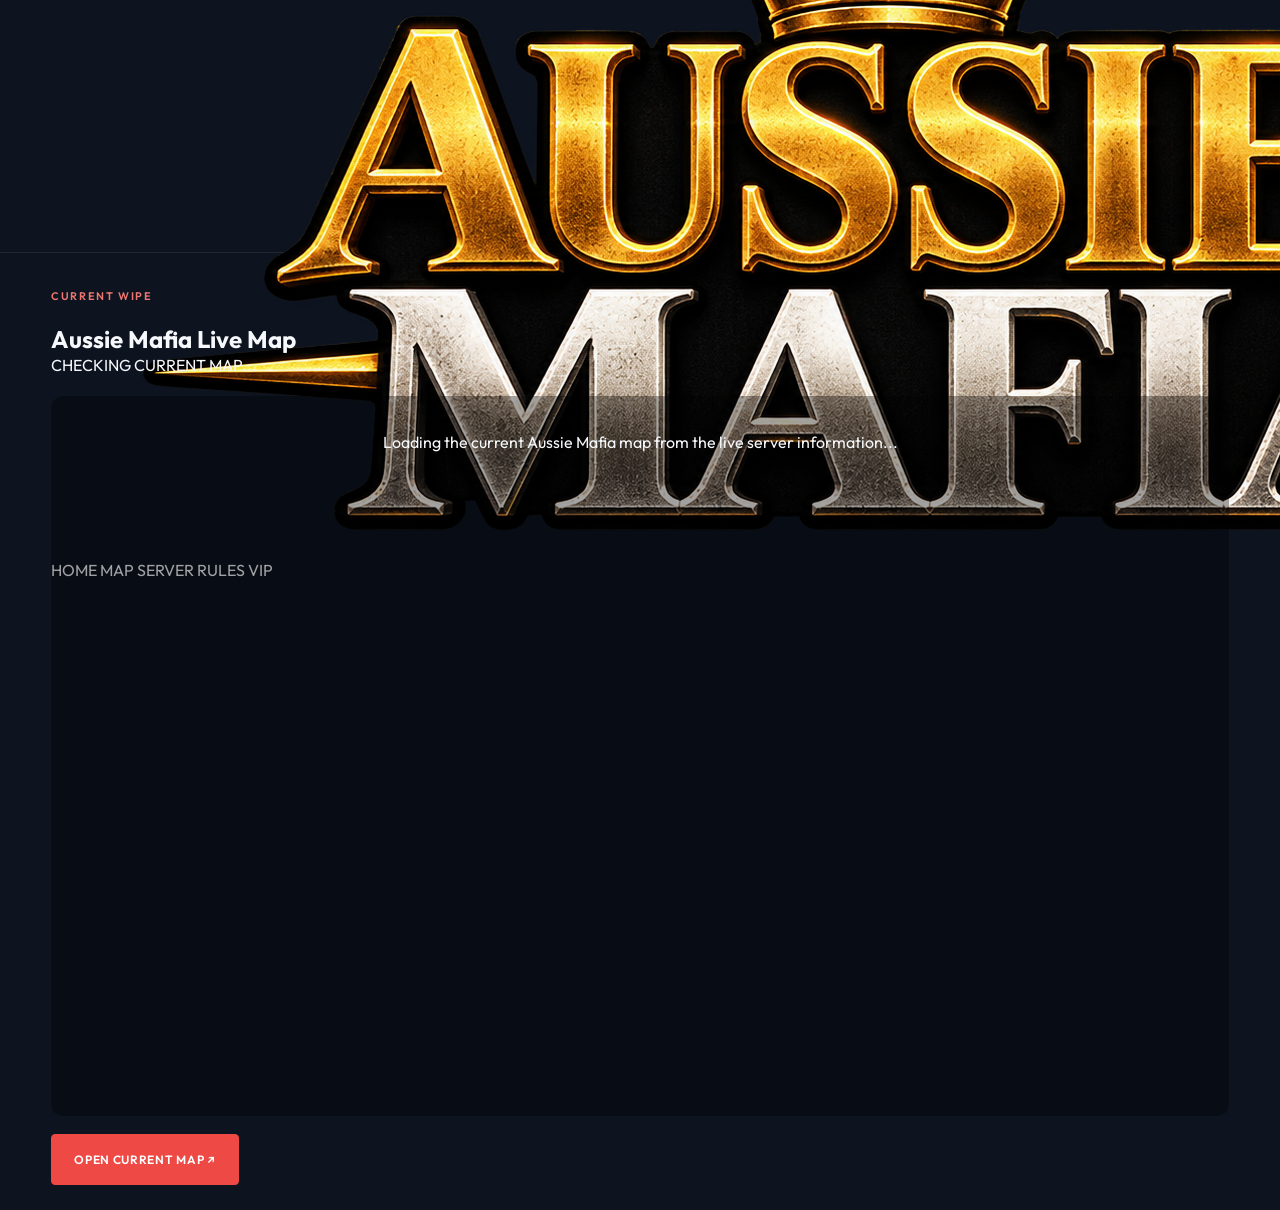
==== commit 40e848bc: "Load the map from automatically refreshed public data" ====
--- a/map.html
+++ b/map.html
@@ -129,53 +129,32 @@
   </main>
 
   <script>
-    // Aussie Mafia BattleMetrics server ID.
-    // BattleMetrics reports the current Rust world seed and world size.
-    const BATTLEMETRICS_SERVER_ID = '40453506';
-    const BATTLEMETRICS_API = `https://api.battlemetrics.com/servers/${BATTLEMETRICS_SERVER_ID}`;
-
-    const statusEl = document.getElementById('map-status');
-    const sizeEl = document.getElementById('map-size');
-    const seedEl = document.getElementById('map-seed');
-    const titleEl = document.getElementById('map-title');
-    const container = document.getElementById('map-container');
-    const openMapButton = document.getElementById('open-rustmaps');
-
-    function showFallback(message) {
-      statusEl.textContent = message || 'LIVE MAP UNAVAILABLE — SHOWING SAVED MAP';
-      container.innerHTML = '<img class="map-fallback" src="map.png" alt="Aussie Mafia saved map">';
-    }
-
     async function loadCurrentMap() {
       try {
-        const response = await fetch(BATTLEMETRICS_API, { cache: 'no-store' });
-        if (!response.ok) throw new Error(`BattleMetrics returned ${response.status}`);
+        const response = await fetch(`map-data.json?t=${Date.now()}`, { cache: 'no-store' });
+        if (!response.ok) throw new Error(`Map data returned ${response.status}`);
 
-        const payload = await response.json();
-        const attributes = payload?.data?.attributes || {};
-        const details = attributes.details || {};
+        const current = await response.json();
+        const seed = Number(current.seed);
+        const size = Number(current.size);
 
-        const seed = Number(details.rust_world_seed);
-        const size = Number(details.rust_world_size);
-
-        if (!Number.isFinite(seed) || !Number.isFinite(size) || seed < 0 || size <= 0) {
-          throw new Error('Current seed or world size was not available');
+        if (!Number.isSafeInteger(seed) || !Number.isSafeInteger(size) || seed < 0 || size <= 0) {
+          throw new Error('The current map seed or size is invalid');
         }
 
-        const rustMapsUrl = `https://rustmaps.com/map/${size}_${seed}`;
+        const rustMapsUrl = current.mapUrl || `https://rustmaps.com/map/${size}_${seed}`;
+        const updatedAt = current.updatedAt ? new Date(current.updatedAt) : null;
 
         titleEl.textContent = 'Current Aussie Mafia Map';
-        statusEl.textContent = attributes.status === 'online' ? 'LIVE SERVER DATA' : 'CURRENT SERVER DATA';
+        statusEl.textContent = updatedAt && !Number.isNaN(updatedAt.valueOf())
+          ? `CURRENT MAP · CHECKED ${updatedAt.toLocaleString('en-AU', { dateStyle: 'medium', timeStyle: 'short', timeZone: 'Australia/Brisbane' })} AEST`
+          : 'CURRENT AUSSIE MAFIA MAP';
         sizeEl.textContent = `SIZE ${size}`;
         seedEl.textContent = `SEED ${seed}`;
         sizeEl.style.display = 'inline-flex';
         seedEl.style.display = 'inline-flex';
         openMapButton.href = rustMapsUrl;
 
-        // The page automatically follows the seed/size reported by BattleMetrics.
-        // RustMaps is loaded inside the existing MAP page. If RustMaps prevents
-        // embedding in a browser, the VIEW CURRENT MAP button still opens the
-        // correct live map directly in a new tab.
         container.innerHTML = `
           <iframe
             class="map-frame"
@@ -184,14 +163,13 @@
             loading="eager"
             referrerpolicy="no-referrer-when-downgrade">
           </iframe>`;
-
       } catch (error) {
-        console.error('Could not load live map information:', error);
-        showFallback('LIVE MAP CHECK FAILED — SHOWING SAVED MAP');
+        console.error('Could not load the current map:', error);
+        showFallback('CURRENT MAP DATA TEMPORARILY UNAVAILABLE');
       }
     }
 
-    loadCurrentMap();
+
   </script>
 
 </body>
